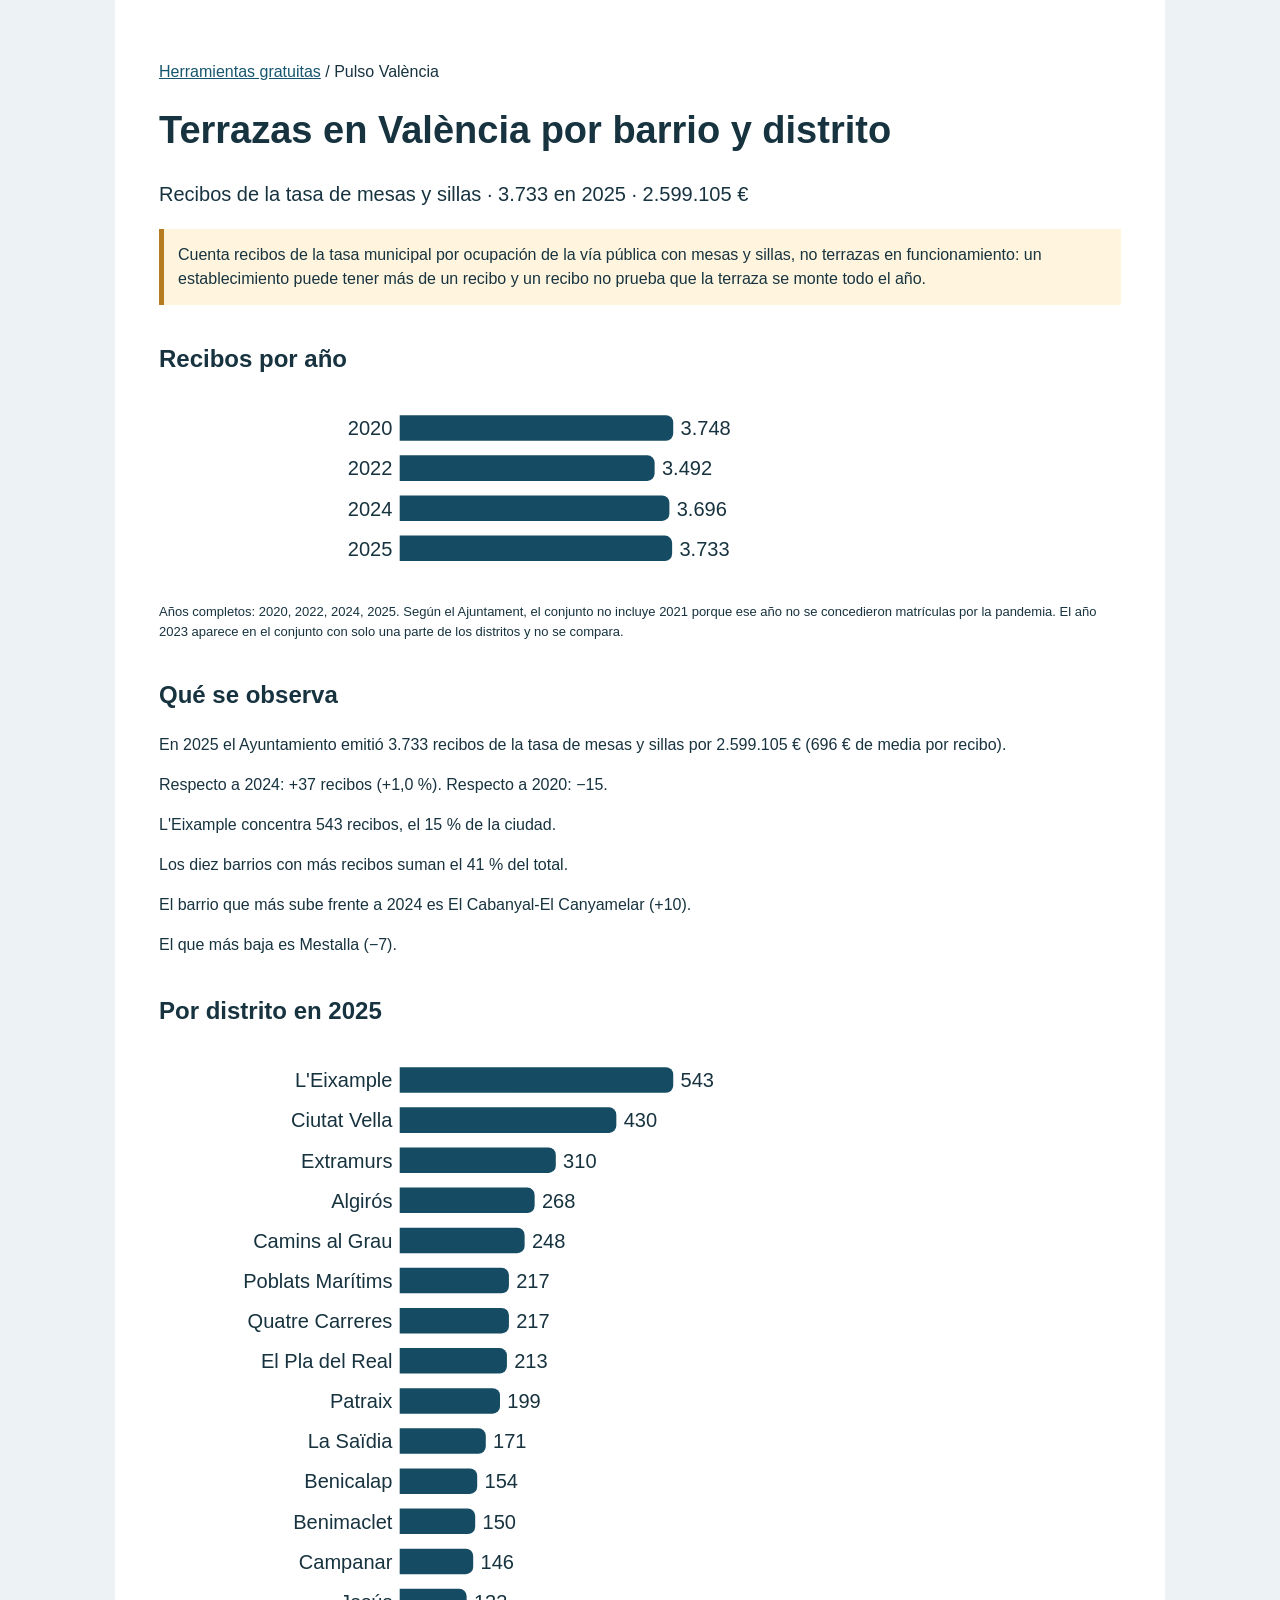
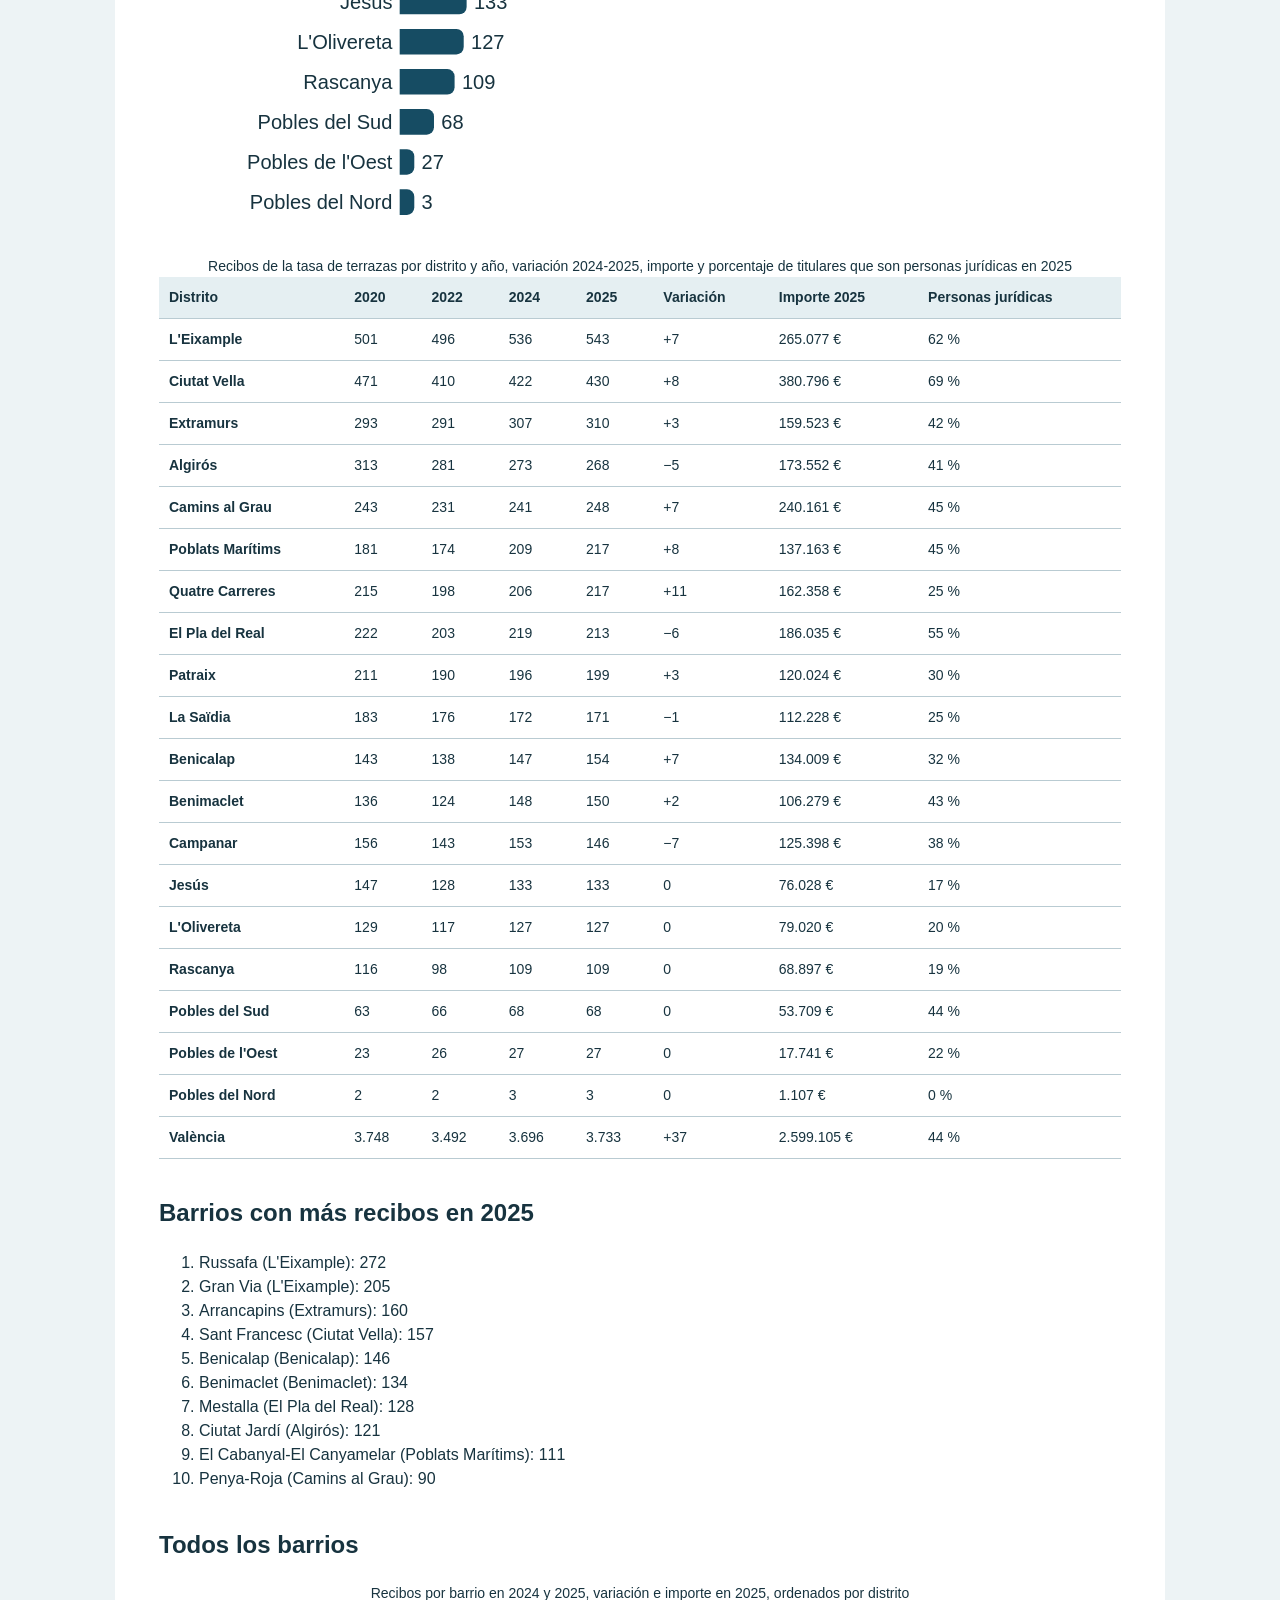
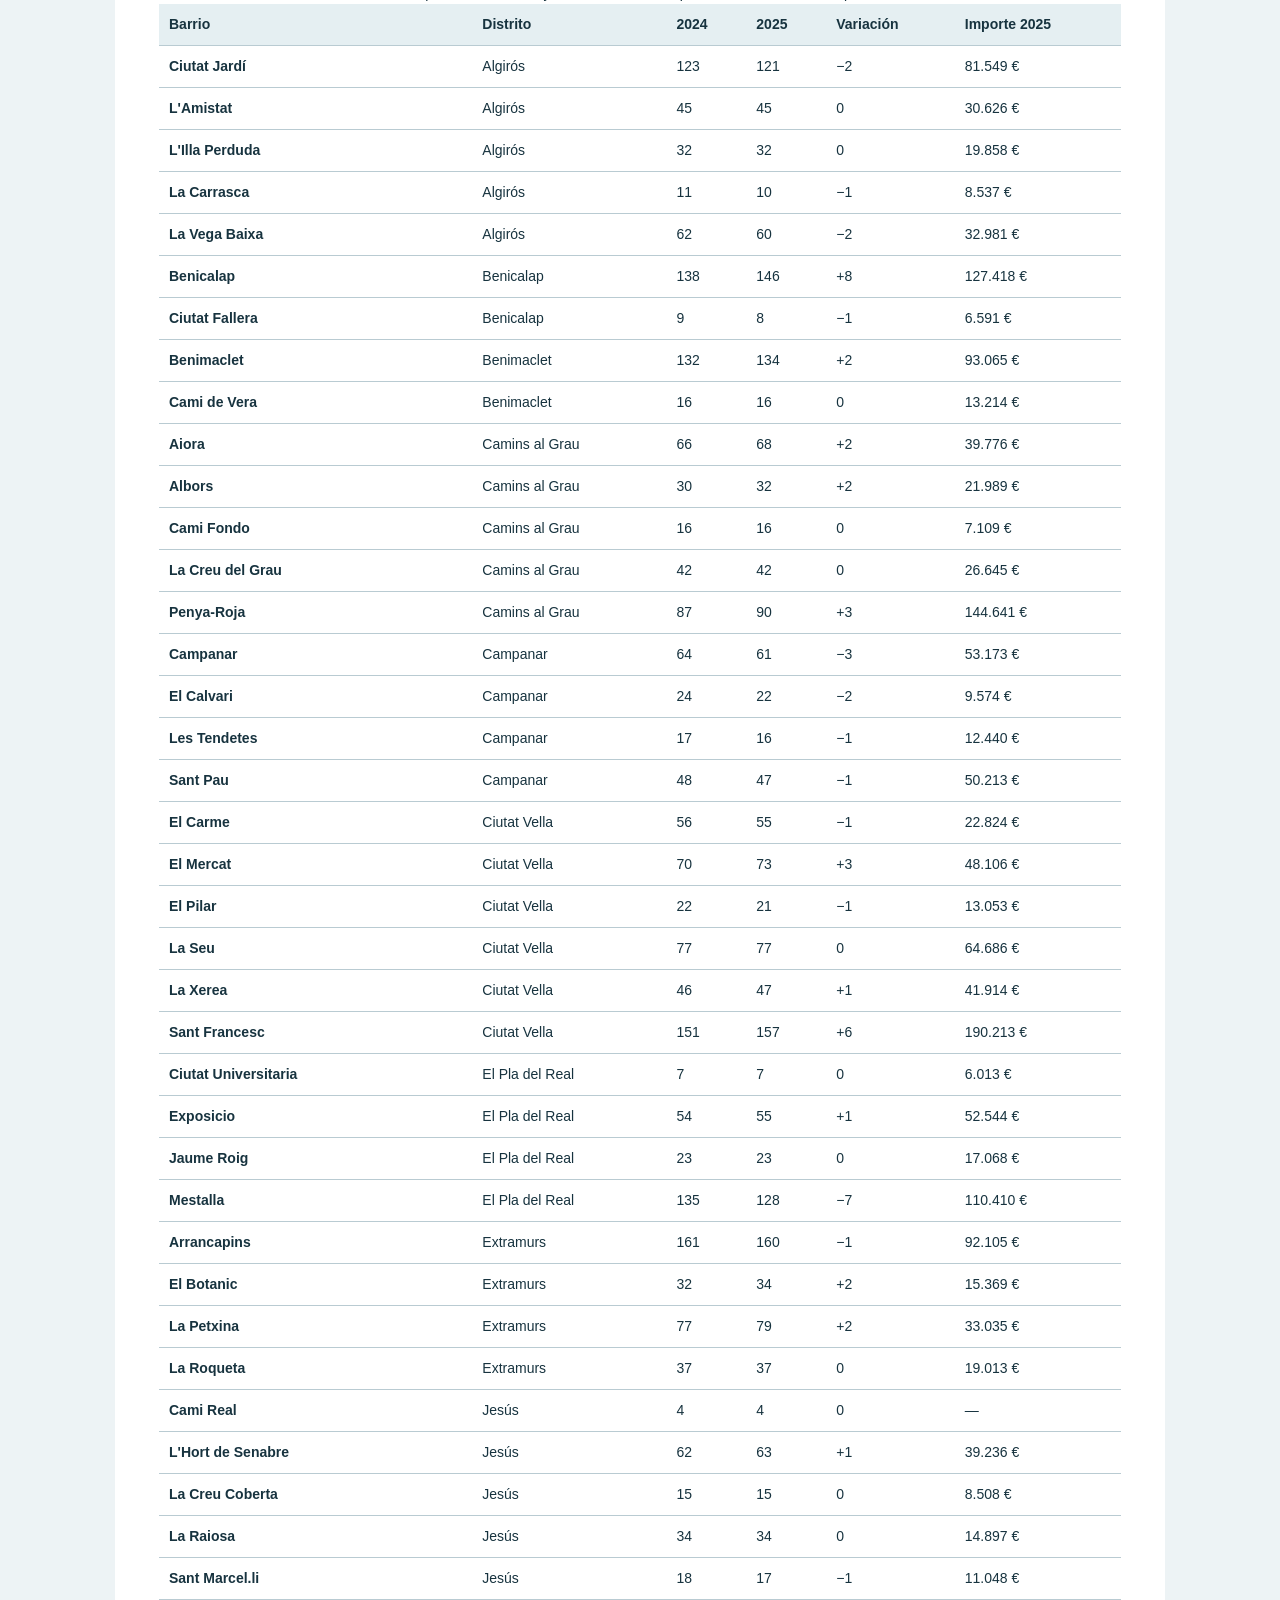
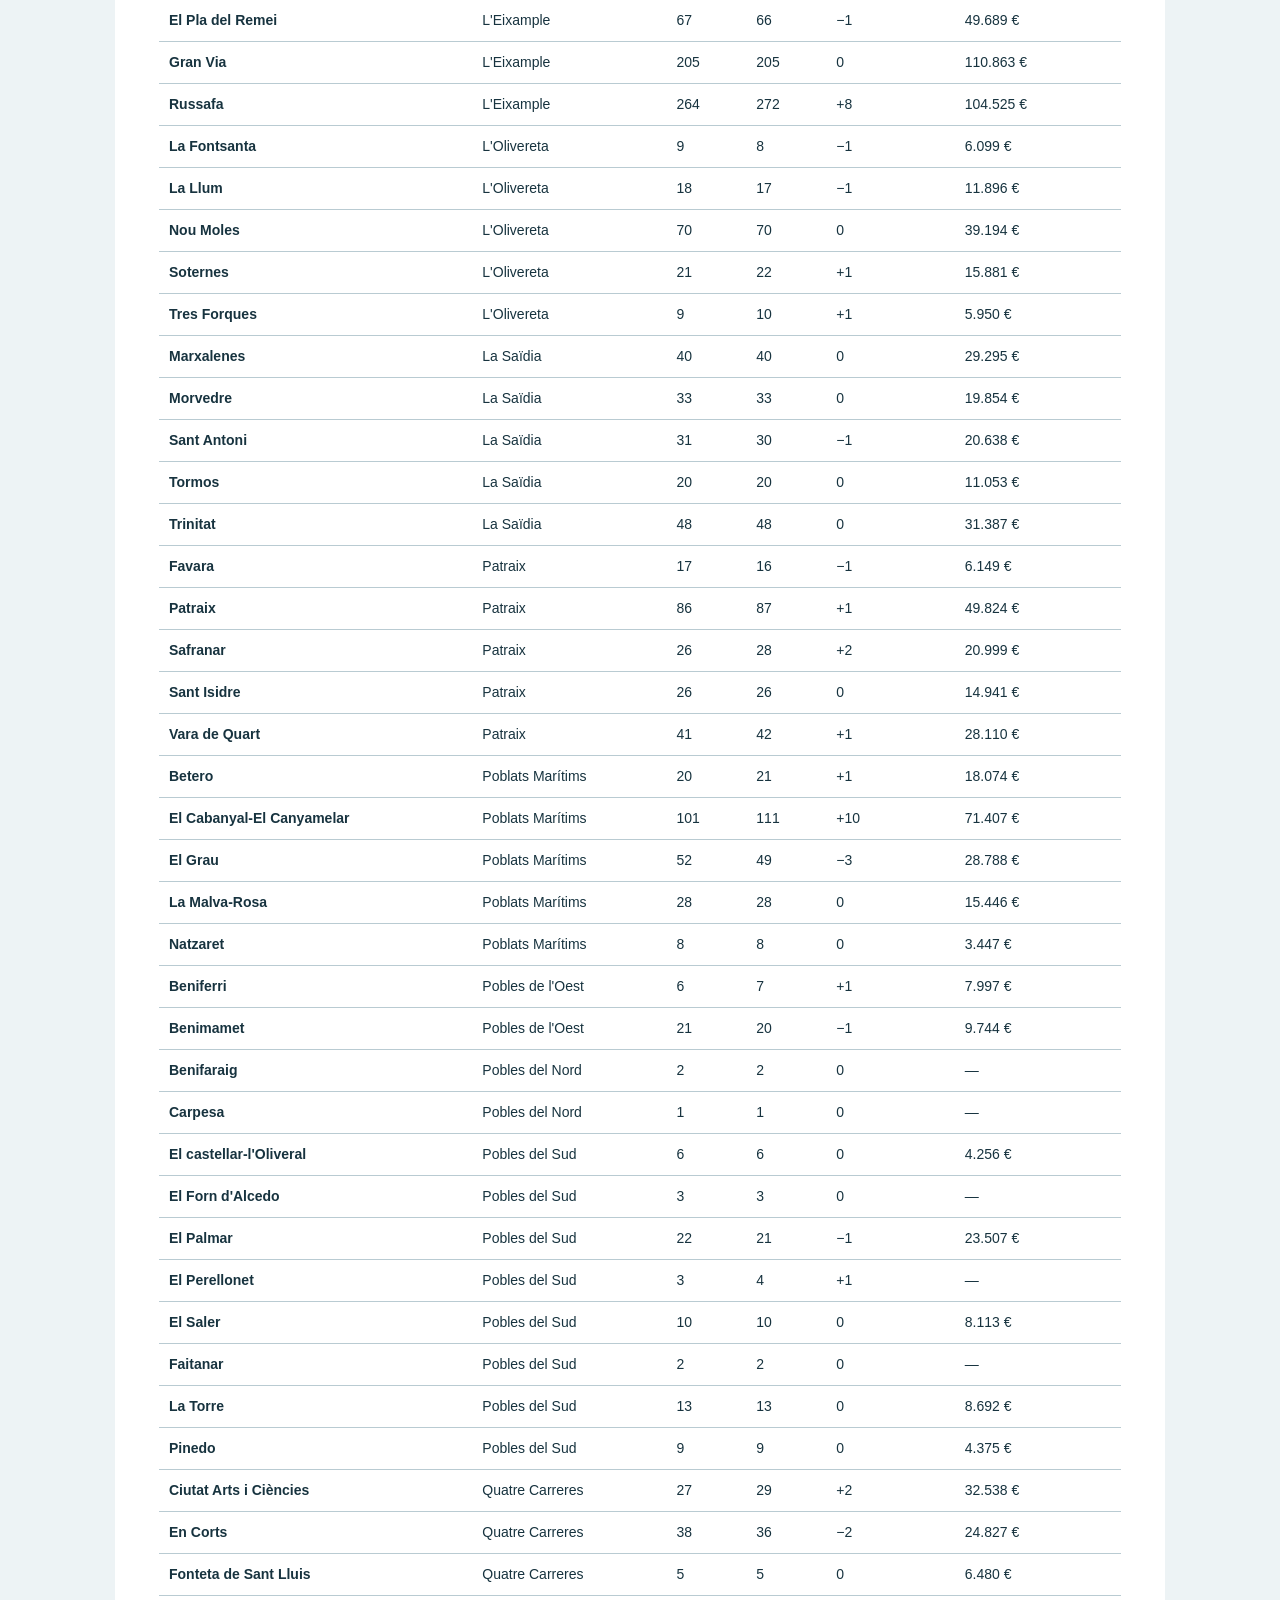
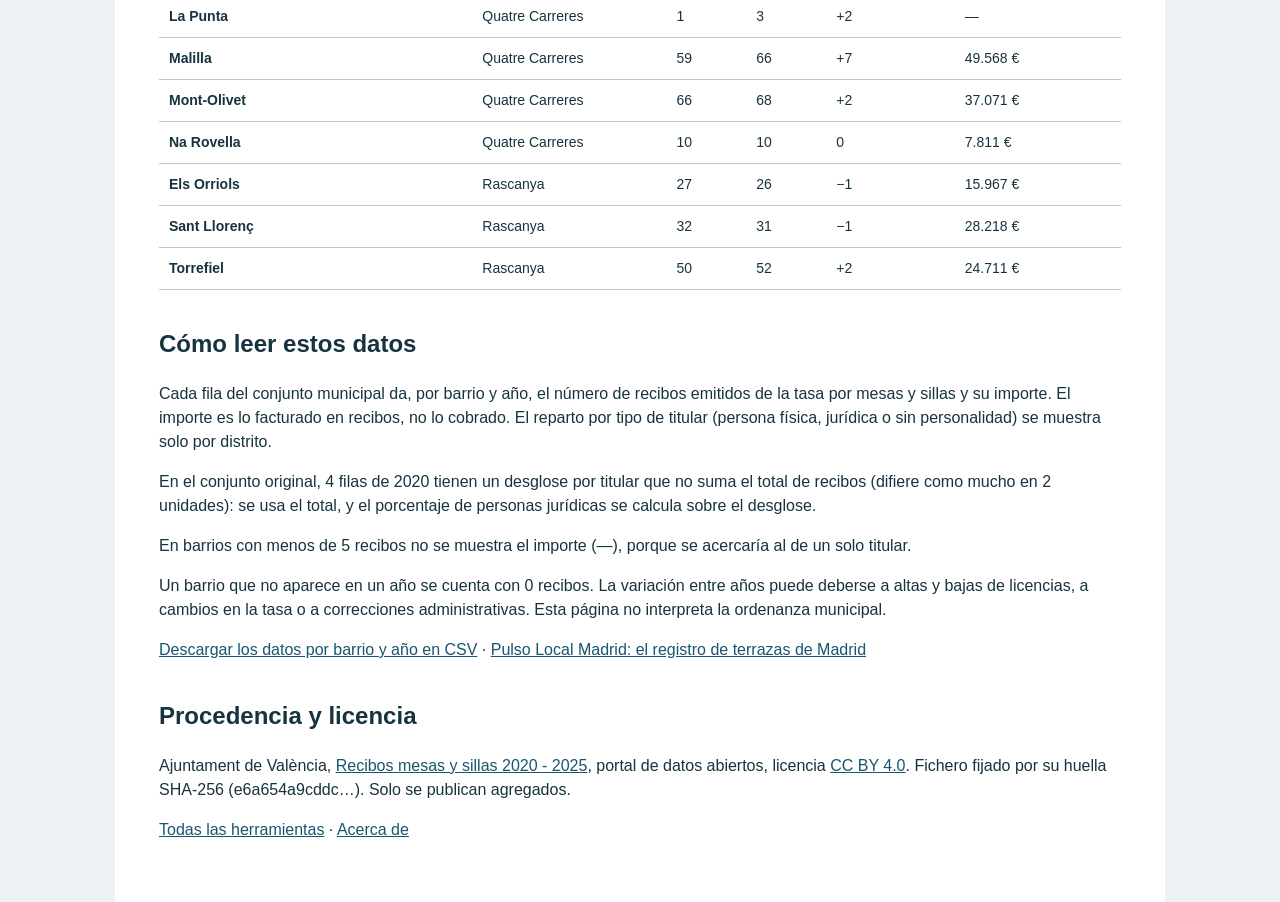
==== pulso-valencia/index.html @ 1f62418d "Pulso València: recibos de la tasa de terrazas por barrio" ====
<!doctype html><html lang="es"><head><meta charset="utf-8"><meta http-equiv="Content-Security-Policy" content="default-src &#x27;none&#x27;; script-src &#x27;self&#x27;; style-src &#x27;self&#x27;; img-src &#x27;self&#x27; data:; font-src &#x27;self&#x27;; connect-src &#x27;self&#x27;; manifest-src &#x27;self&#x27;; object-src &#x27;none&#x27;; base-uri &#x27;none&#x27;; form-action &#x27;none&#x27;; frame-src &#x27;none&#x27;; worker-src &#x27;none&#x27;"><meta name="referrer" content="no-referrer"><meta name="robots" content="index,follow"><link rel="canonical" href="https://paniset.github.io/pulso-valencia/"><meta property="og:type" content="website"><meta property="og:locale" content="es_ES"><meta name="twitter:card" content="summary"><meta property="og:title" content="Terrazas en València por barrio y distrito: recibos de la tasa 2020-2025 | Pulso València"><meta name="twitter:title" content="Terrazas en València por barrio y distrito: recibos de la tasa 2020-2025 | Pulso València"><meta property="og:description" content="Recibos de la tasa de mesas y sillas (terrazas) en València por distrito y barrio: 3.733 en 2025, 2.599.105 €, y su evolución desde 2020. Datos abiertos del Ajuntament de València."><meta name="twitter:description" content="Recibos de la tasa de mesas y sillas (terrazas) en València por distrito y barrio: 3.733 en 2025, 2.599.105 €, y su evolución desde 2020. Datos abiertos del Ajuntament de València."><meta property="og:url" content="https://paniset.github.io/pulso-valencia/"><meta name="viewport" content="width=device-width,initial-scale=1">
<title>Terrazas en València por barrio y distrito: recibos de la tasa 2020-2025 | Pulso València</title><meta name="description" content="Recibos de la tasa de mesas y sillas (terrazas) en València por distrito y barrio: 3.733 en 2025, 2.599.105 €, y su evolución desde 2020. Datos abiertos del Ajuntament de València."><link rel="stylesheet" href="style.css"><link rel="icon" href="data:,">
<script type="application/ld+json">{"@context":"https://schema.org","@type":"Dataset","name":"Recibos de la tasa de terrazas en València por barrio (2020-2025)","description":"Recibos de la tasa de mesas y sillas (terrazas) en València por distrito y barrio: 3.733 en 2025, 2.599.105 €, y su evolución desde 2020. Datos abiertos del Ajuntament de València.","url":"https://paniset.github.io/pulso-valencia/","license":"https://creativecommons.org/licenses/by/4.0/deed.es","isBasedOn":"https://opendata.vlci.valencia.es/dataset/recibos-mesas-y-sillas-2020-2025","temporalCoverage":"2020/2025","spatialCoverage":"València","creator":{"@type":"Organization","name":"Pulso Local","url":"https://paniset.github.io/"},"distribution":{"@type":"DataDownload","encodingFormat":"text/csv","contentUrl":"https://paniset.github.io/pulso-valencia/recibos-terrazas-valencia.csv"}}</script></head><body><main><header><nav aria-label="Ruta"><p><a href="../">Herramientas gratuitas</a> / Pulso València</p></nav>
<h1>Terrazas en València por barrio y distrito</h1>
<p class="lead">Recibos de la tasa de mesas y sillas · 3.733 en 2025 · 2.599.105 €</p></header>
<p class="notice">Cuenta recibos de la tasa municipal por ocupación de la vía pública con mesas y sillas, no terrazas en funcionamiento: un establecimiento puede tener más de un recibo y un recibo no prueba que la terraza se monte todo el año.</p>
<h2>Recibos por año</h2><svg class="bars" viewBox="0 0 340 104" role="img" aria-labelledby="anios-t anios-d"><title id="anios-t">Recibos de la tasa de terrazas por año</title><desc id="anios-d">De 3.748 en 2020 a 3.733 en 2025. Solo años completos.</desc><g><title>2020: 3.748</title><text class="bar-label" x="128" y="21">2020</text><path class="bar" d="M132,10 h146.0 a4,4 0 0 1 4,4 v6 a4,4 0 0 1 -4,4 h-146.0 z"/><text class="bar-value" x="286.0" y="21">3.748</text></g><g><title>2022: 3.492</title><text class="bar-label" x="128" y="43">2022</text><path class="bar" d="M132,32 h135.8 a4,4 0 0 1 4,4 v6 a4,4 0 0 1 -4,4 h-135.8 z"/><text class="bar-value" x="275.8" y="43">3.492</text></g><g><title>2024: 3.696</title><text class="bar-label" x="128" y="65">2024</text><path class="bar" d="M132,54 h143.9 a4,4 0 0 1 4,4 v6 a4,4 0 0 1 -4,4 h-143.9 z"/><text class="bar-value" x="283.9" y="65">3.696</text></g><g><title>2025: 3.733</title><text class="bar-label" x="128" y="87">2025</text><path class="bar" d="M132,76 h145.4 a4,4 0 0 1 4,4 v6 a4,4 0 0 1 -4,4 h-145.4 z"/><text class="bar-value" x="285.4" y="87">3.733</text></g></svg>
<p class="small">Años completos: 2020, 2022, 2024, 2025. Según el Ajuntament, el conjunto no incluye 2021 porque ese año no se concedieron matrículas por la pandemia. El año 2023 aparece en el conjunto con solo una parte de los distritos y no se compara.</p>
<h2>Qué se observa</h2><p>En 2025 el Ayuntamiento emitió 3.733 recibos de la tasa de mesas y sillas por 2.599.105 € (696 € de media por recibo).</p><p>Respecto a 2024: +37 recibos (+1,0 %). Respecto a 2020: −15.</p><p>L&#x27;Eixample concentra 543 recibos, el 15 % de la ciudad.</p><p>Los diez barrios con más recibos suman el 41 % del total.</p><p>El barrio que más sube frente a 2024 es El Cabanyal-El Canyamelar (+10).</p><p>El que más baja es Mestalla (−7).</p>
<h2>Por distrito en 2025</h2><svg class="bars" viewBox="0 0 340 434" role="img" aria-labelledby="dist-t dist-d"><title id="dist-t">Recibos de la tasa de terrazas por distrito en 2025</title><desc id="dist-d">De L&#x27;Eixample (543) a Pobles del Nord (3). La tabla siguiente tiene todos los valores.</desc><g><title>L&#x27;Eixample: 543</title><text class="bar-label" x="128" y="21">L&#x27;Eixample</text><path class="bar" d="M132,10 h146.0 a4,4 0 0 1 4,4 v6 a4,4 0 0 1 -4,4 h-146.0 z"/><text class="bar-value" x="286.0" y="21">543</text></g><g><title>Ciutat Vella: 430</title><text class="bar-label" x="128" y="43">Ciutat Vella</text><path class="bar" d="M132,32 h114.8 a4,4 0 0 1 4,4 v6 a4,4 0 0 1 -4,4 h-114.8 z"/><text class="bar-value" x="254.8" y="43">430</text></g><g><title>Extramurs: 310</title><text class="bar-label" x="128" y="65">Extramurs</text><path class="bar" d="M132,54 h81.6 a4,4 0 0 1 4,4 v6 a4,4 0 0 1 -4,4 h-81.6 z"/><text class="bar-value" x="221.6" y="65">310</text></g><g><title>Algirós: 268</title><text class="bar-label" x="128" y="87">Algirós</text><path class="bar" d="M132,76 h70.0 a4,4 0 0 1 4,4 v6 a4,4 0 0 1 -4,4 h-70.0 z"/><text class="bar-value" x="210.0" y="87">268</text></g><g><title>Camins al Grau: 248</title><text class="bar-label" x="128" y="109">Camins al Grau</text><path class="bar" d="M132,98 h64.5 a4,4 0 0 1 4,4 v6 a4,4 0 0 1 -4,4 h-64.5 z"/><text class="bar-value" x="204.5" y="109">248</text></g><g><title>Poblats Marítims: 217</title><text class="bar-label" x="128" y="131">Poblats Marítims</text><path class="bar" d="M132,120 h55.9 a4,4 0 0 1 4,4 v6 a4,4 0 0 1 -4,4 h-55.9 z"/><text class="bar-value" x="195.9" y="131">217</text></g><g><title>Quatre Carreres: 217</title><text class="bar-label" x="128" y="153">Quatre Carreres</text><path class="bar" d="M132,142 h55.9 a4,4 0 0 1 4,4 v6 a4,4 0 0 1 -4,4 h-55.9 z"/><text class="bar-value" x="195.9" y="153">217</text></g><g><title>El Pla del Real: 213</title><text class="bar-label" x="128" y="175">El Pla del Real</text><path class="bar" d="M132,164 h54.8 a4,4 0 0 1 4,4 v6 a4,4 0 0 1 -4,4 h-54.8 z"/><text class="bar-value" x="194.8" y="175">213</text></g><g><title>Patraix: 199</title><text class="bar-label" x="128" y="197">Patraix</text><path class="bar" d="M132,186 h51.0 a4,4 0 0 1 4,4 v6 a4,4 0 0 1 -4,4 h-51.0 z"/><text class="bar-value" x="191.0" y="197">199</text></g><g><title>La Saïdia: 171</title><text class="bar-label" x="128" y="219">La Saïdia</text><path class="bar" d="M132,208 h43.2 a4,4 0 0 1 4,4 v6 a4,4 0 0 1 -4,4 h-43.2 z"/><text class="bar-value" x="183.2" y="219">171</text></g><g><title>Benicalap: 154</title><text class="bar-label" x="128" y="241">Benicalap</text><path class="bar" d="M132,230 h38.5 a4,4 0 0 1 4,4 v6 a4,4 0 0 1 -4,4 h-38.5 z"/><text class="bar-value" x="178.5" y="241">154</text></g><g><title>Benimaclet: 150</title><text class="bar-label" x="128" y="263">Benimaclet</text><path class="bar" d="M132,252 h37.4 a4,4 0 0 1 4,4 v6 a4,4 0 0 1 -4,4 h-37.4 z"/><text class="bar-value" x="177.4" y="263">150</text></g><g><title>Campanar: 146</title><text class="bar-label" x="128" y="285">Campanar</text><path class="bar" d="M132,274 h36.3 a4,4 0 0 1 4,4 v6 a4,4 0 0 1 -4,4 h-36.3 z"/><text class="bar-value" x="176.3" y="285">146</text></g><g><title>Jesús: 133</title><text class="bar-label" x="128" y="307">Jesús</text><path class="bar" d="M132,296 h32.7 a4,4 0 0 1 4,4 v6 a4,4 0 0 1 -4,4 h-32.7 z"/><text class="bar-value" x="172.7" y="307">133</text></g><g><title>L&#x27;Olivereta: 127</title><text class="bar-label" x="128" y="329">L&#x27;Olivereta</text><path class="bar" d="M132,318 h31.1 a4,4 0 0 1 4,4 v6 a4,4 0 0 1 -4,4 h-31.1 z"/><text class="bar-value" x="171.1" y="329">127</text></g><g><title>Rascanya: 109</title><text class="bar-label" x="128" y="351">Rascanya</text><path class="bar" d="M132,340 h26.1 a4,4 0 0 1 4,4 v6 a4,4 0 0 1 -4,4 h-26.1 z"/><text class="bar-value" x="166.1" y="351">109</text></g><g><title>Pobles del Sud: 68</title><text class="bar-label" x="128" y="373">Pobles del Sud</text><path class="bar" d="M132,362 h14.8 a4,4 0 0 1 4,4 v6 a4,4 0 0 1 -4,4 h-14.8 z"/><text class="bar-value" x="154.8" y="373">68</text></g><g><title>Pobles de l&#x27;Oest: 27</title><text class="bar-label" x="128" y="395">Pobles de l&#x27;Oest</text><path class="bar" d="M132,384 h4.0 a4,4 0 0 1 4,4 v6 a4,4 0 0 1 -4,4 h-4.0 z"/><text class="bar-value" x="144.0" y="395">27</text></g><g><title>Pobles del Nord: 3</title><text class="bar-label" x="128" y="417">Pobles del Nord</text><path class="bar" d="M132,406 h4.0 a4,4 0 0 1 4,4 v6 a4,4 0 0 1 -4,4 h-4.0 z"/><text class="bar-value" x="144.0" y="417">3</text></g></svg>
<div class="table-wrap"><table><caption>Recibos de la tasa de terrazas por distrito y año, variación 2024-2025, importe y porcentaje de titulares que son personas jurídicas en 2025</caption>
<thead><tr><th scope="col">Distrito</th><th scope="col">2020</th><th scope="col">2022</th><th scope="col">2024</th><th scope="col">2025</th><th scope="col">Variación</th><th scope="col">Importe 2025</th><th scope="col">Personas jurídicas</th></tr></thead>
<tbody><tr><th scope="row">L&#x27;Eixample</th><td>501</td><td>496</td><td>536</td><td>543</td><td>+7</td><td>265.077 €</td><td>62 %</td></tr><tr><th scope="row">Ciutat Vella</th><td>471</td><td>410</td><td>422</td><td>430</td><td>+8</td><td>380.796 €</td><td>69 %</td></tr><tr><th scope="row">Extramurs</th><td>293</td><td>291</td><td>307</td><td>310</td><td>+3</td><td>159.523 €</td><td>42 %</td></tr><tr><th scope="row">Algirós</th><td>313</td><td>281</td><td>273</td><td>268</td><td>−5</td><td>173.552 €</td><td>41 %</td></tr><tr><th scope="row">Camins al Grau</th><td>243</td><td>231</td><td>241</td><td>248</td><td>+7</td><td>240.161 €</td><td>45 %</td></tr><tr><th scope="row">Poblats Marítims</th><td>181</td><td>174</td><td>209</td><td>217</td><td>+8</td><td>137.163 €</td><td>45 %</td></tr><tr><th scope="row">Quatre Carreres</th><td>215</td><td>198</td><td>206</td><td>217</td><td>+11</td><td>162.358 €</td><td>25 %</td></tr><tr><th scope="row">El Pla del Real</th><td>222</td><td>203</td><td>219</td><td>213</td><td>−6</td><td>186.035 €</td><td>55 %</td></tr><tr><th scope="row">Patraix</th><td>211</td><td>190</td><td>196</td><td>199</td><td>+3</td><td>120.024 €</td><td>30 %</td></tr><tr><th scope="row">La Saïdia</th><td>183</td><td>176</td><td>172</td><td>171</td><td>−1</td><td>112.228 €</td><td>25 %</td></tr><tr><th scope="row">Benicalap</th><td>143</td><td>138</td><td>147</td><td>154</td><td>+7</td><td>134.009 €</td><td>32 %</td></tr><tr><th scope="row">Benimaclet</th><td>136</td><td>124</td><td>148</td><td>150</td><td>+2</td><td>106.279 €</td><td>43 %</td></tr><tr><th scope="row">Campanar</th><td>156</td><td>143</td><td>153</td><td>146</td><td>−7</td><td>125.398 €</td><td>38 %</td></tr><tr><th scope="row">Jesús</th><td>147</td><td>128</td><td>133</td><td>133</td><td>0</td><td>76.028 €</td><td>17 %</td></tr><tr><th scope="row">L&#x27;Olivereta</th><td>129</td><td>117</td><td>127</td><td>127</td><td>0</td><td>79.020 €</td><td>20 %</td></tr><tr><th scope="row">Rascanya</th><td>116</td><td>98</td><td>109</td><td>109</td><td>0</td><td>68.897 €</td><td>19 %</td></tr><tr><th scope="row">Pobles del Sud</th><td>63</td><td>66</td><td>68</td><td>68</td><td>0</td><td>53.709 €</td><td>44 %</td></tr><tr><th scope="row">Pobles de l&#x27;Oest</th><td>23</td><td>26</td><td>27</td><td>27</td><td>0</td><td>17.741 €</td><td>22 %</td></tr><tr><th scope="row">Pobles del Nord</th><td>2</td><td>2</td><td>3</td><td>3</td><td>0</td><td>1.107 €</td><td>0 %</td></tr></tbody><tfoot><tr><th scope="row">València</th><td>3.748</td><td>3.492</td><td>3.696</td><td>3.733</td><td>+37</td><td>2.599.105 €</td><td>44 %</td></tr></tfoot></table></div>
<h2>Barrios con más recibos en 2025</h2><ol><li>Russafa (L&#x27;Eixample): 272</li><li>Gran Via (L&#x27;Eixample): 205</li><li>Arrancapins (Extramurs): 160</li><li>Sant Francesc (Ciutat Vella): 157</li><li>Benicalap (Benicalap): 146</li><li>Benimaclet (Benimaclet): 134</li><li>Mestalla (El Pla del Real): 128</li><li>Ciutat Jardí (Algirós): 121</li><li>El Cabanyal-El Canyamelar (Poblats Marítims): 111</li><li>Penya-Roja (Camins al Grau): 90</li></ol>
<h2>Todos los barrios</h2>
<div class="table-wrap"><table><caption>Recibos por barrio en 2024 y 2025, variación e importe en 2025, ordenados por distrito</caption>
<thead><tr><th scope="col">Barrio</th><th scope="col">Distrito</th><th scope="col">2024</th><th scope="col">2025</th><th scope="col">Variación</th><th scope="col">Importe 2025</th></tr></thead>
<tbody><tr><th scope="row">Ciutat Jardí</th><td>Algirós</td><td>123</td><td>121</td><td>−2</td><td>81.549 €</td></tr><tr><th scope="row">L&#x27;Amistat</th><td>Algirós</td><td>45</td><td>45</td><td>0</td><td>30.626 €</td></tr><tr><th scope="row">L&#x27;Illa Perduda</th><td>Algirós</td><td>32</td><td>32</td><td>0</td><td>19.858 €</td></tr><tr><th scope="row">La Carrasca</th><td>Algirós</td><td>11</td><td>10</td><td>−1</td><td>8.537 €</td></tr><tr><th scope="row">La Vega Baixa</th><td>Algirós</td><td>62</td><td>60</td><td>−2</td><td>32.981 €</td></tr><tr><th scope="row">Benicalap</th><td>Benicalap</td><td>138</td><td>146</td><td>+8</td><td>127.418 €</td></tr><tr><th scope="row">Ciutat Fallera</th><td>Benicalap</td><td>9</td><td>8</td><td>−1</td><td>6.591 €</td></tr><tr><th scope="row">Benimaclet</th><td>Benimaclet</td><td>132</td><td>134</td><td>+2</td><td>93.065 €</td></tr><tr><th scope="row">Cami de Vera</th><td>Benimaclet</td><td>16</td><td>16</td><td>0</td><td>13.214 €</td></tr><tr><th scope="row">Aiora</th><td>Camins al Grau</td><td>66</td><td>68</td><td>+2</td><td>39.776 €</td></tr><tr><th scope="row">Albors</th><td>Camins al Grau</td><td>30</td><td>32</td><td>+2</td><td>21.989 €</td></tr><tr><th scope="row">Cami Fondo</th><td>Camins al Grau</td><td>16</td><td>16</td><td>0</td><td>7.109 €</td></tr><tr><th scope="row">La Creu del Grau</th><td>Camins al Grau</td><td>42</td><td>42</td><td>0</td><td>26.645 €</td></tr><tr><th scope="row">Penya-Roja</th><td>Camins al Grau</td><td>87</td><td>90</td><td>+3</td><td>144.641 €</td></tr><tr><th scope="row">Campanar</th><td>Campanar</td><td>64</td><td>61</td><td>−3</td><td>53.173 €</td></tr><tr><th scope="row">El Calvari</th><td>Campanar</td><td>24</td><td>22</td><td>−2</td><td>9.574 €</td></tr><tr><th scope="row">Les Tendetes</th><td>Campanar</td><td>17</td><td>16</td><td>−1</td><td>12.440 €</td></tr><tr><th scope="row">Sant Pau</th><td>Campanar</td><td>48</td><td>47</td><td>−1</td><td>50.213 €</td></tr><tr><th scope="row">El Carme</th><td>Ciutat Vella</td><td>56</td><td>55</td><td>−1</td><td>22.824 €</td></tr><tr><th scope="row">El Mercat</th><td>Ciutat Vella</td><td>70</td><td>73</td><td>+3</td><td>48.106 €</td></tr><tr><th scope="row">El Pilar</th><td>Ciutat Vella</td><td>22</td><td>21</td><td>−1</td><td>13.053 €</td></tr><tr><th scope="row">La Seu</th><td>Ciutat Vella</td><td>77</td><td>77</td><td>0</td><td>64.686 €</td></tr><tr><th scope="row">La Xerea</th><td>Ciutat Vella</td><td>46</td><td>47</td><td>+1</td><td>41.914 €</td></tr><tr><th scope="row">Sant Francesc</th><td>Ciutat Vella</td><td>151</td><td>157</td><td>+6</td><td>190.213 €</td></tr><tr><th scope="row">Ciutat Universitaria</th><td>El Pla del Real</td><td>7</td><td>7</td><td>0</td><td>6.013 €</td></tr><tr><th scope="row">Exposicio</th><td>El Pla del Real</td><td>54</td><td>55</td><td>+1</td><td>52.544 €</td></tr><tr><th scope="row">Jaume Roig</th><td>El Pla del Real</td><td>23</td><td>23</td><td>0</td><td>17.068 €</td></tr><tr><th scope="row">Mestalla</th><td>El Pla del Real</td><td>135</td><td>128</td><td>−7</td><td>110.410 €</td></tr><tr><th scope="row">Arrancapins</th><td>Extramurs</td><td>161</td><td>160</td><td>−1</td><td>92.105 €</td></tr><tr><th scope="row">El Botanic</th><td>Extramurs</td><td>32</td><td>34</td><td>+2</td><td>15.369 €</td></tr><tr><th scope="row">La Petxina</th><td>Extramurs</td><td>77</td><td>79</td><td>+2</td><td>33.035 €</td></tr><tr><th scope="row">La Roqueta</th><td>Extramurs</td><td>37</td><td>37</td><td>0</td><td>19.013 €</td></tr><tr><th scope="row">Cami Real</th><td>Jesús</td><td>4</td><td>4</td><td>0</td><td>—</td></tr><tr><th scope="row">L&#x27;Hort de Senabre</th><td>Jesús</td><td>62</td><td>63</td><td>+1</td><td>39.236 €</td></tr><tr><th scope="row">La Creu Coberta</th><td>Jesús</td><td>15</td><td>15</td><td>0</td><td>8.508 €</td></tr><tr><th scope="row">La Raiosa</th><td>Jesús</td><td>34</td><td>34</td><td>0</td><td>14.897 €</td></tr><tr><th scope="row">Sant Marcel.li</th><td>Jesús</td><td>18</td><td>17</td><td>−1</td><td>11.048 €</td></tr><tr><th scope="row">El Pla del Remei</th><td>L&#x27;Eixample</td><td>67</td><td>66</td><td>−1</td><td>49.689 €</td></tr><tr><th scope="row">Gran Via</th><td>L&#x27;Eixample</td><td>205</td><td>205</td><td>0</td><td>110.863 €</td></tr><tr><th scope="row">Russafa</th><td>L&#x27;Eixample</td><td>264</td><td>272</td><td>+8</td><td>104.525 €</td></tr><tr><th scope="row">La Fontsanta</th><td>L&#x27;Olivereta</td><td>9</td><td>8</td><td>−1</td><td>6.099 €</td></tr><tr><th scope="row">La Llum</th><td>L&#x27;Olivereta</td><td>18</td><td>17</td><td>−1</td><td>11.896 €</td></tr><tr><th scope="row">Nou Moles</th><td>L&#x27;Olivereta</td><td>70</td><td>70</td><td>0</td><td>39.194 €</td></tr><tr><th scope="row">Soternes</th><td>L&#x27;Olivereta</td><td>21</td><td>22</td><td>+1</td><td>15.881 €</td></tr><tr><th scope="row">Tres Forques</th><td>L&#x27;Olivereta</td><td>9</td><td>10</td><td>+1</td><td>5.950 €</td></tr><tr><th scope="row">Marxalenes</th><td>La Saïdia</td><td>40</td><td>40</td><td>0</td><td>29.295 €</td></tr><tr><th scope="row">Morvedre</th><td>La Saïdia</td><td>33</td><td>33</td><td>0</td><td>19.854 €</td></tr><tr><th scope="row">Sant Antoni</th><td>La Saïdia</td><td>31</td><td>30</td><td>−1</td><td>20.638 €</td></tr><tr><th scope="row">Tormos</th><td>La Saïdia</td><td>20</td><td>20</td><td>0</td><td>11.053 €</td></tr><tr><th scope="row">Trinitat</th><td>La Saïdia</td><td>48</td><td>48</td><td>0</td><td>31.387 €</td></tr><tr><th scope="row">Favara</th><td>Patraix</td><td>17</td><td>16</td><td>−1</td><td>6.149 €</td></tr><tr><th scope="row">Patraix</th><td>Patraix</td><td>86</td><td>87</td><td>+1</td><td>49.824 €</td></tr><tr><th scope="row">Safranar</th><td>Patraix</td><td>26</td><td>28</td><td>+2</td><td>20.999 €</td></tr><tr><th scope="row">Sant Isidre</th><td>Patraix</td><td>26</td><td>26</td><td>0</td><td>14.941 €</td></tr><tr><th scope="row">Vara de Quart</th><td>Patraix</td><td>41</td><td>42</td><td>+1</td><td>28.110 €</td></tr><tr><th scope="row">Betero</th><td>Poblats Marítims</td><td>20</td><td>21</td><td>+1</td><td>18.074 €</td></tr><tr><th scope="row">El Cabanyal-El Canyamelar</th><td>Poblats Marítims</td><td>101</td><td>111</td><td>+10</td><td>71.407 €</td></tr><tr><th scope="row">El Grau</th><td>Poblats Marítims</td><td>52</td><td>49</td><td>−3</td><td>28.788 €</td></tr><tr><th scope="row">La Malva-Rosa</th><td>Poblats Marítims</td><td>28</td><td>28</td><td>0</td><td>15.446 €</td></tr><tr><th scope="row">Natzaret</th><td>Poblats Marítims</td><td>8</td><td>8</td><td>0</td><td>3.447 €</td></tr><tr><th scope="row">Beniferri</th><td>Pobles de l&#x27;Oest</td><td>6</td><td>7</td><td>+1</td><td>7.997 €</td></tr><tr><th scope="row">Benimamet</th><td>Pobles de l&#x27;Oest</td><td>21</td><td>20</td><td>−1</td><td>9.744 €</td></tr><tr><th scope="row">Benifaraig</th><td>Pobles del Nord</td><td>2</td><td>2</td><td>0</td><td>—</td></tr><tr><th scope="row">Carpesa</th><td>Pobles del Nord</td><td>1</td><td>1</td><td>0</td><td>—</td></tr><tr><th scope="row">El castellar-l&#x27;Oliveral</th><td>Pobles del Sud</td><td>6</td><td>6</td><td>0</td><td>4.256 €</td></tr><tr><th scope="row">El Forn d&#x27;Alcedo</th><td>Pobles del Sud</td><td>3</td><td>3</td><td>0</td><td>—</td></tr><tr><th scope="row">El Palmar</th><td>Pobles del Sud</td><td>22</td><td>21</td><td>−1</td><td>23.507 €</td></tr><tr><th scope="row">El Perellonet</th><td>Pobles del Sud</td><td>3</td><td>4</td><td>+1</td><td>—</td></tr><tr><th scope="row">El Saler</th><td>Pobles del Sud</td><td>10</td><td>10</td><td>0</td><td>8.113 €</td></tr><tr><th scope="row">Faitanar</th><td>Pobles del Sud</td><td>2</td><td>2</td><td>0</td><td>—</td></tr><tr><th scope="row">La Torre</th><td>Pobles del Sud</td><td>13</td><td>13</td><td>0</td><td>8.692 €</td></tr><tr><th scope="row">Pinedo</th><td>Pobles del Sud</td><td>9</td><td>9</td><td>0</td><td>4.375 €</td></tr><tr><th scope="row">Ciutat Arts i Ciències</th><td>Quatre Carreres</td><td>27</td><td>29</td><td>+2</td><td>32.538 €</td></tr><tr><th scope="row">En Corts</th><td>Quatre Carreres</td><td>38</td><td>36</td><td>−2</td><td>24.827 €</td></tr><tr><th scope="row">Fonteta de Sant Lluis</th><td>Quatre Carreres</td><td>5</td><td>5</td><td>0</td><td>6.480 €</td></tr><tr><th scope="row">La Punta</th><td>Quatre Carreres</td><td>1</td><td>3</td><td>+2</td><td>—</td></tr><tr><th scope="row">Malilla</th><td>Quatre Carreres</td><td>59</td><td>66</td><td>+7</td><td>49.568 €</td></tr><tr><th scope="row">Mont-Olivet</th><td>Quatre Carreres</td><td>66</td><td>68</td><td>+2</td><td>37.071 €</td></tr><tr><th scope="row">Na Rovella</th><td>Quatre Carreres</td><td>10</td><td>10</td><td>0</td><td>7.811 €</td></tr><tr><th scope="row">Els Orriols</th><td>Rascanya</td><td>27</td><td>26</td><td>−1</td><td>15.967 €</td></tr><tr><th scope="row">Sant Llorenç</th><td>Rascanya</td><td>32</td><td>31</td><td>−1</td><td>28.218 €</td></tr><tr><th scope="row">Torrefiel</th><td>Rascanya</td><td>50</td><td>52</td><td>+2</td><td>24.711 €</td></tr></tbody></table></div>
<h2>Cómo leer estos datos</h2>
<p>Cada fila del conjunto municipal da, por barrio y año, el número de recibos emitidos de la tasa por mesas y sillas y su importe. El importe es lo facturado en recibos, no lo cobrado. El reparto por tipo de titular (persona física, jurídica o sin personalidad) se muestra solo por distrito.</p>
<p>En el conjunto original, 4 filas de 2020 tienen un desglose por titular que no suma el total de recibos (difiere como mucho en 2 unidades): se usa el total, y el porcentaje de personas jurídicas se calcula sobre el desglose.</p><p>En barrios con menos de 5 recibos no se muestra el importe (—), porque se acercaría al de un solo titular.</p><p>Un barrio que no aparece en un año se cuenta con 0 recibos. La variación entre años puede deberse a altas y bajas de licencias, a cambios en la tasa o a correcciones administrativas. Esta página no interpreta la ordenanza municipal.</p>
<p><a href="recibos-terrazas-valencia.csv">Descargar los datos por barrio y año en CSV</a> · <a href="https://paniset.github.io/pulso-local-madrid/">Pulso Local Madrid: el registro de terrazas de Madrid</a></p>
<h2>Procedencia y licencia</h2><p>Ajuntament de València, <a href="https://opendata.vlci.valencia.es/dataset/recibos-mesas-y-sillas-2020-2025">Recibos mesas y sillas 2020 - 2025</a>, portal de datos abiertos, licencia <a href="https://creativecommons.org/licenses/by/4.0/deed.es">CC BY 4.0</a>. Fichero fijado por su huella SHA-256 (e6a654a9cddc…). Solo se publican agregados.</p>
<footer><p><a href="../">Todas las herramientas</a> · <a href="../acerca">Acerca de</a></p></footer></main></body></html>
---- pulso-valencia/style.css ----
*{box-sizing:border-box}body{font-family:Arial,sans-serif;color:#17333f;margin:0;background:#edf3f5;line-height:1.5}main{max-width:1050px;margin:auto;background:white;padding:44px}h1{font-size:38px;line-height:1.15}h2{margin-top:36px}h3{font-size:17px}h3 span{font-weight:normal}a{color:#17566f;overflow-wrap:anywhere}.lead{font-size:20px}.notice{border-left:5px solid #b47b20;padding:14px;background:#fff5df}table{border-collapse:collapse;width:100%;font-size:14px}th,td{padding:10px;border-bottom:1px solid #b9cbd2;text-align:left}thead{background:#e5eff2}.record{border-top:2px solid #8daab5;padding:12px 0;break-inside:avoid}dl{display:grid;grid-template-columns:110px 1fr;gap:8px}dt{font-weight:bold}dd{margin:0}.small{font-size:13px}.hash{font-size:12px;overflow-wrap:anywhere}.table-wrap{overflow-x:auto}@media(max-width:600px){main{padding:20px}h1{font-size:30px}dl{display:block}dd{margin-bottom:12px}}.bars{display:block;width:100%;max-width:620px;height:auto;margin:16px 0}.bars text{font-family:Arial,sans-serif;font-size:11px;fill:#17333f}.bars .bar-label{text-anchor:end}.bars .bar-value,.bars .avg-label{paint-order:stroke;stroke:#fff;stroke-width:3px;stroke-linejoin:round}.bars .bar{fill:#164c63}.bars .avg-line{stroke:#6b7f88;stroke-width:1;stroke-dasharray:3 3}.bars .avg-label{font-size:10px;fill:#4d6670;text-anchor:middle}.line-chart{display:block;width:100%;max-width:620px;height:auto;margin:16px 0}.line-chart text{font-family:Arial,sans-serif;font-size:10px;fill:#4d6670}.line-chart .axis{text-anchor:end}.line-chart .axis-x{text-anchor:middle}.line-chart .start{text-anchor:start}.line-chart .end{text-anchor:end}.line-chart .grid{stroke:#d6e2e7;stroke-width:1}.line-chart .series{fill:none;stroke:#164c63;stroke-width:2;stroke-linejoin:round}.line-chart .point{fill:#164c63;stroke:#fff;stroke-width:2}@page{size:A4;margin:17mm}@media print{body,main{background:white;margin:0;padding:0}body{font-size:10pt}h1{font-size:26pt}h2,h3{break-after:avoid}thead{display:table-header-group}tr{break-inside:avoid}.table-wrap{overflow:visible}.screen{display:none}a{color:inherit}}
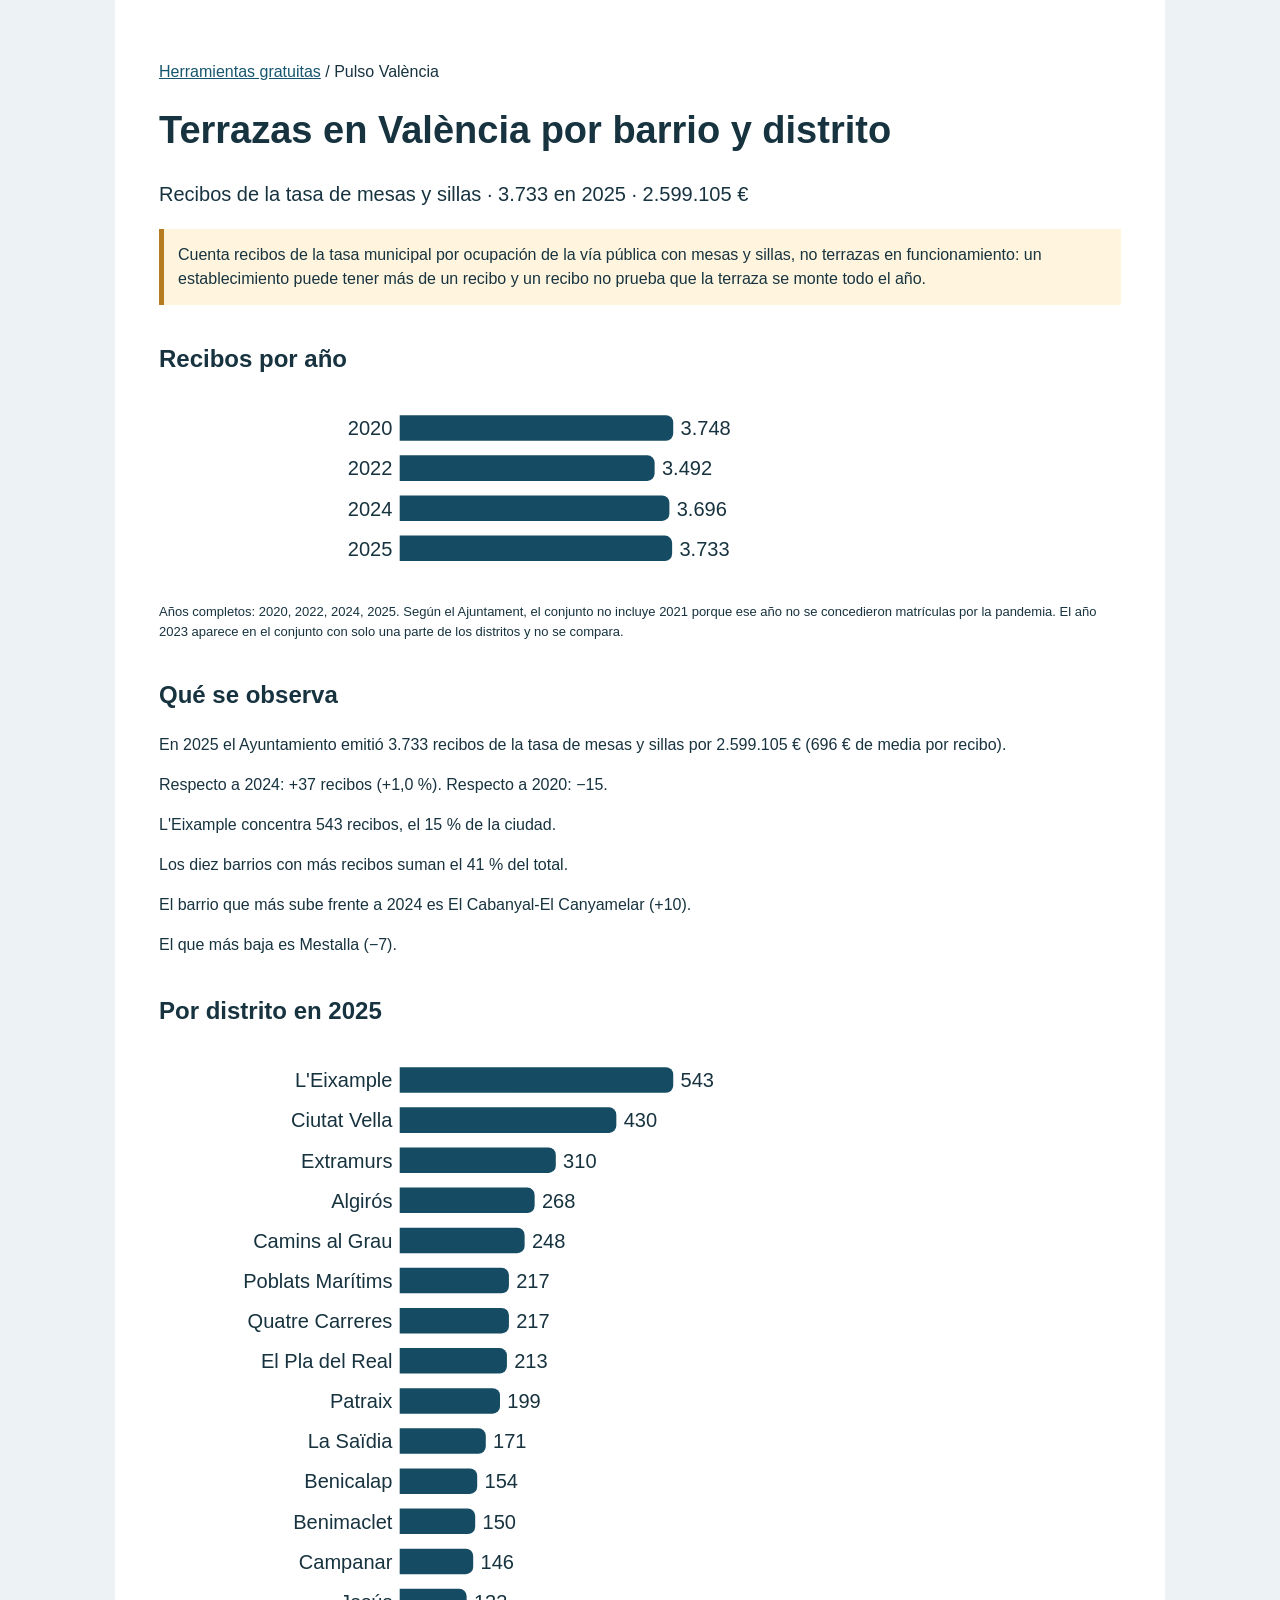
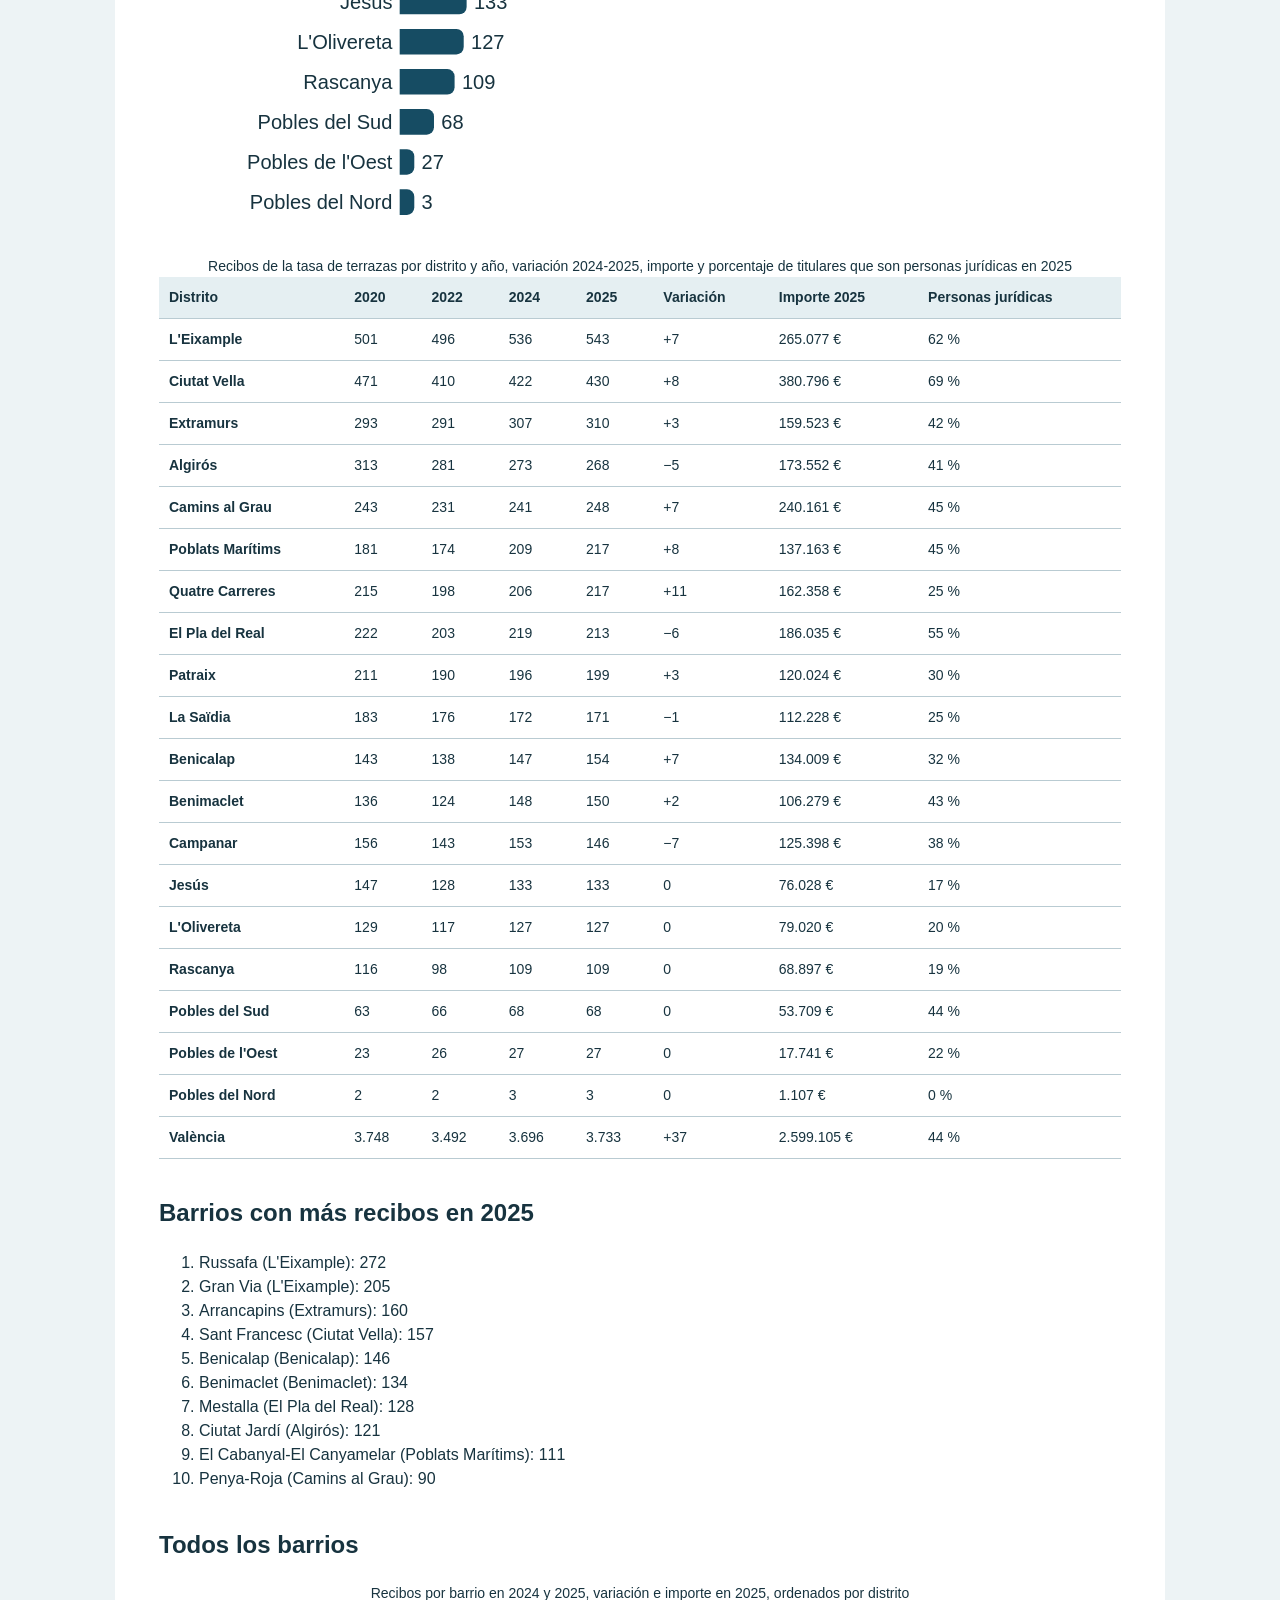
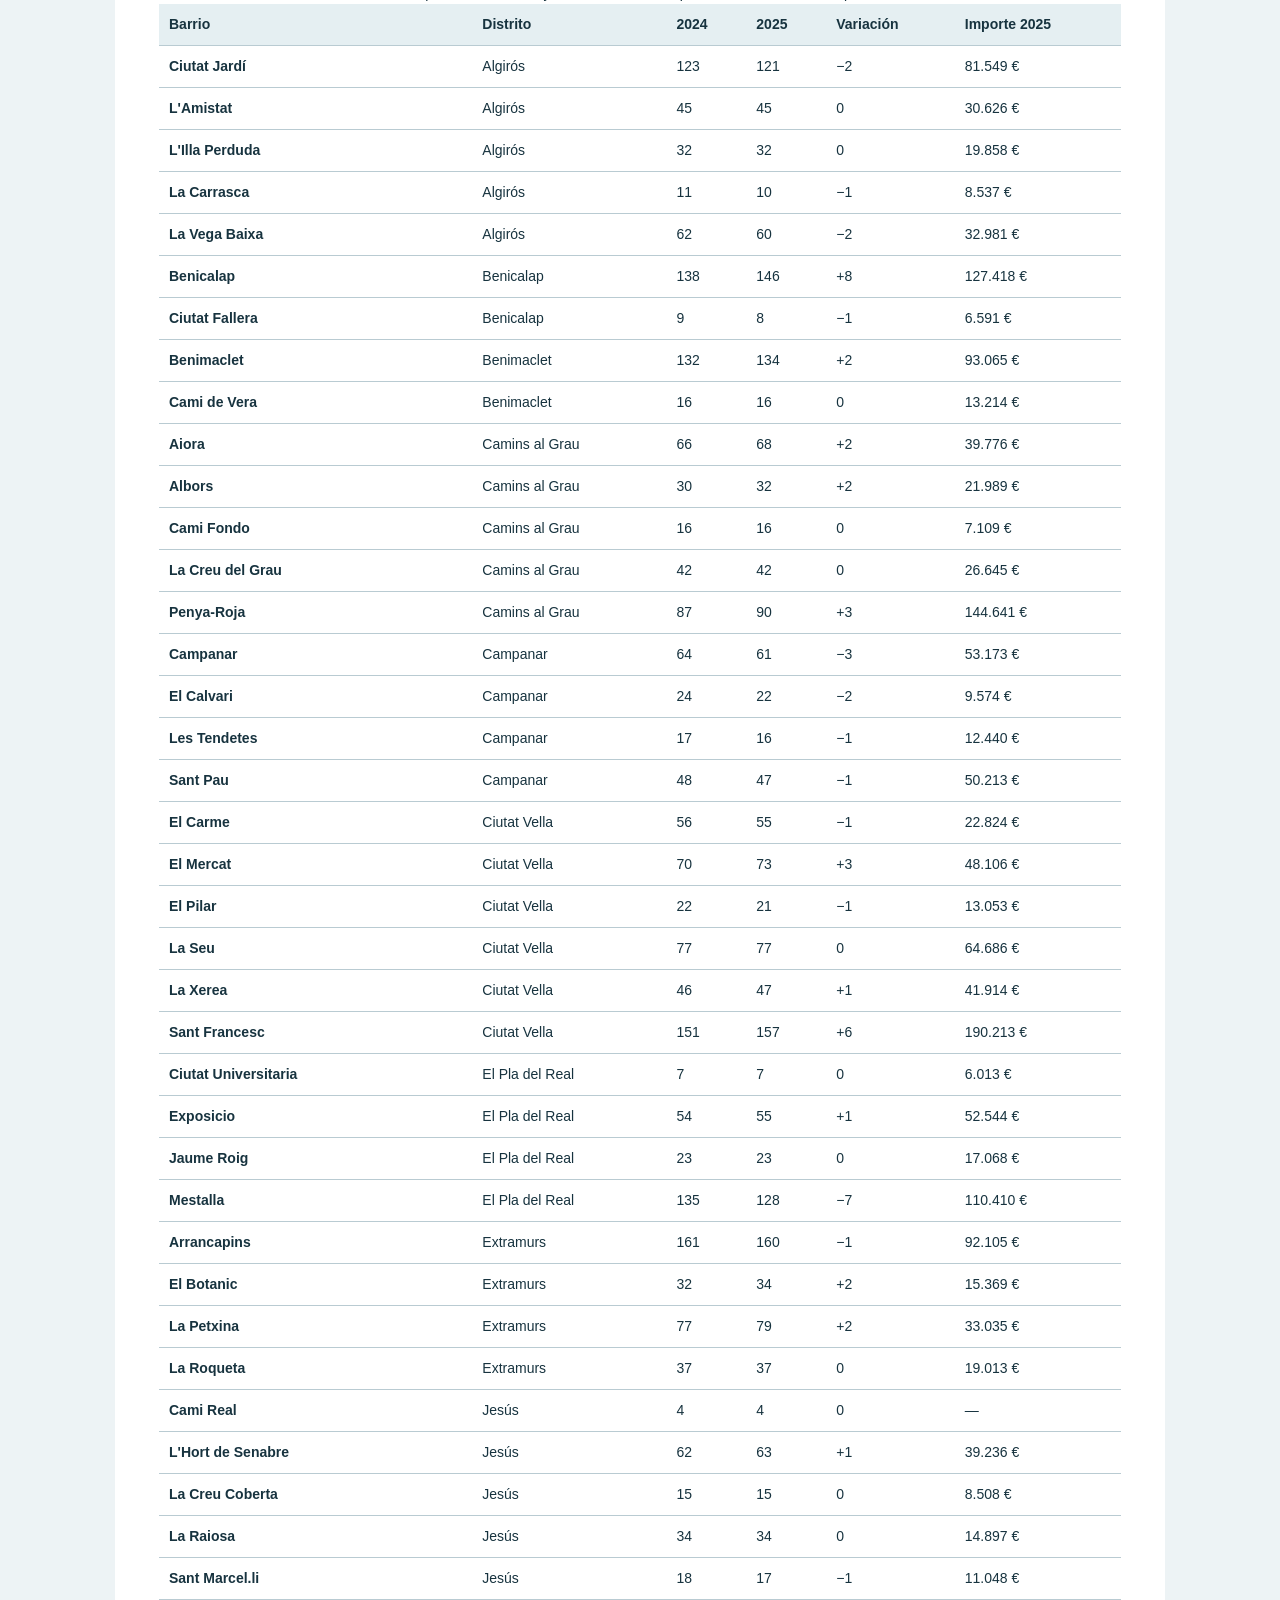
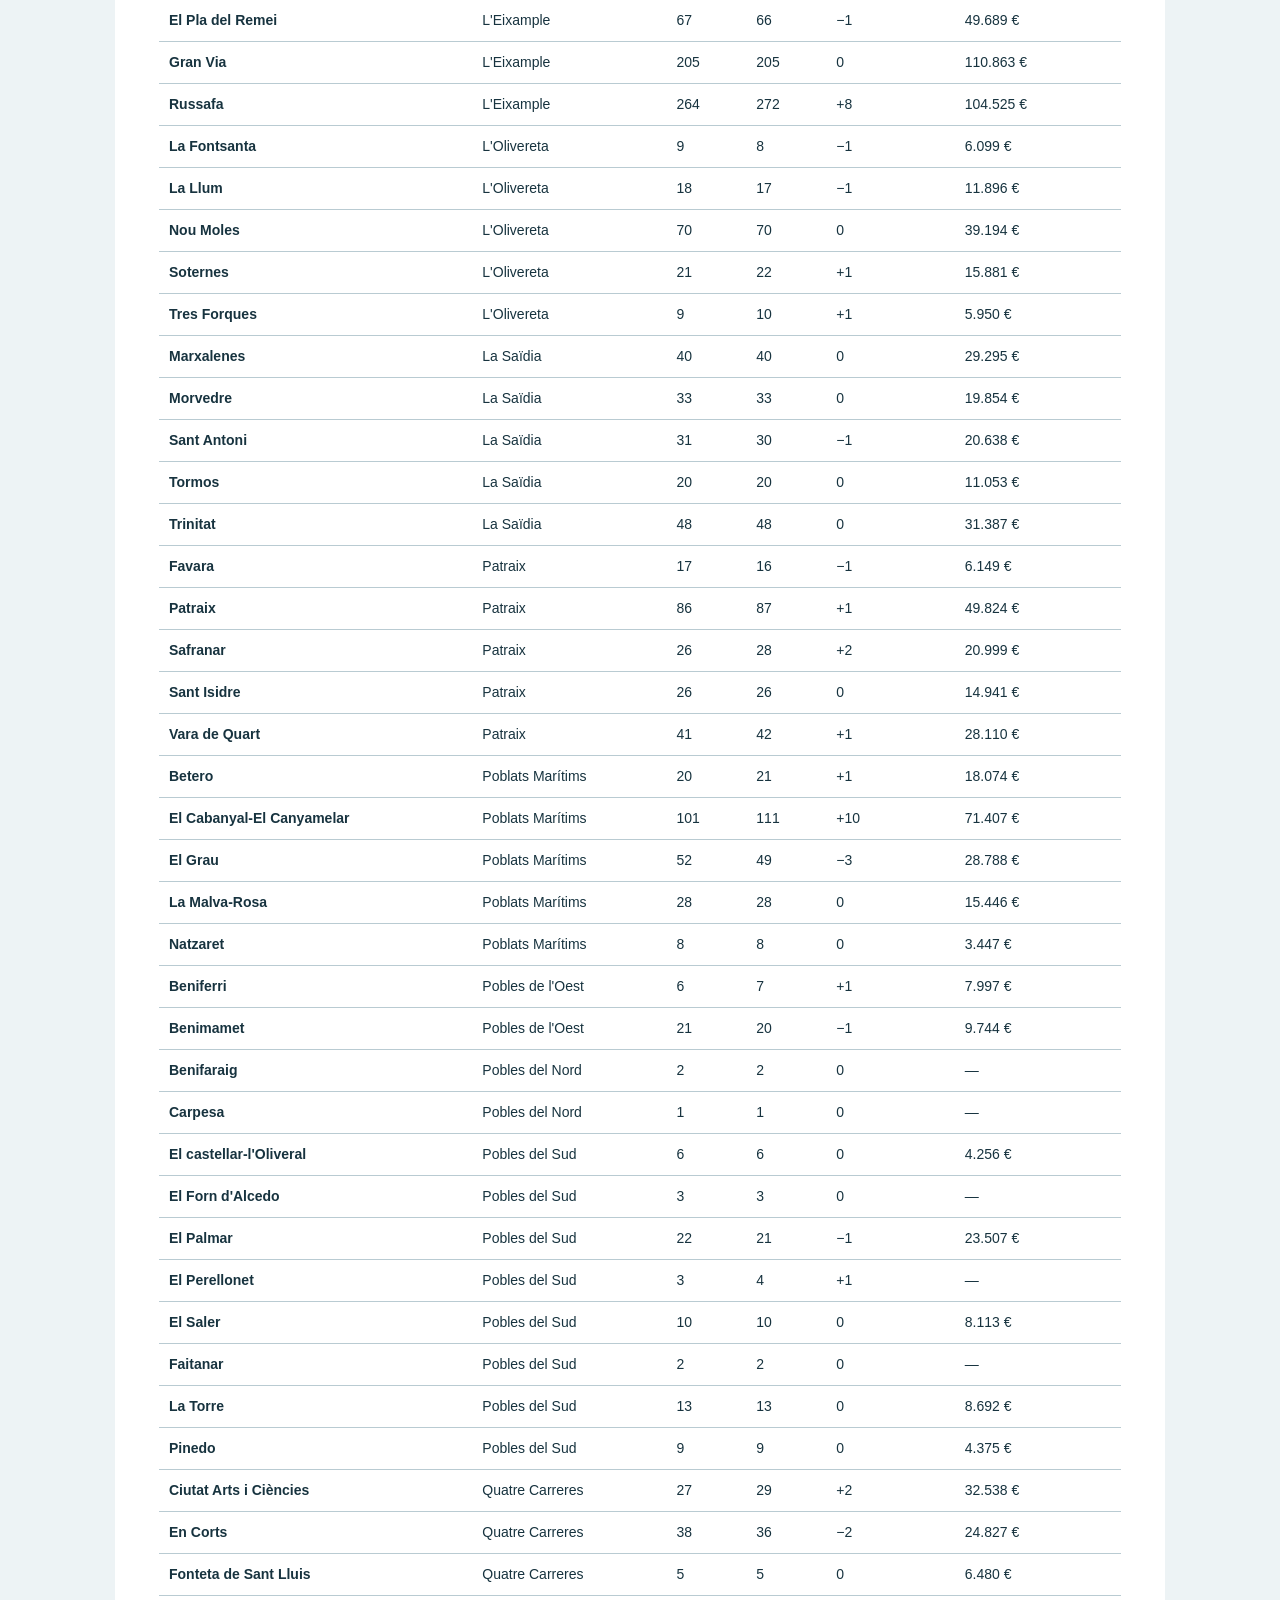
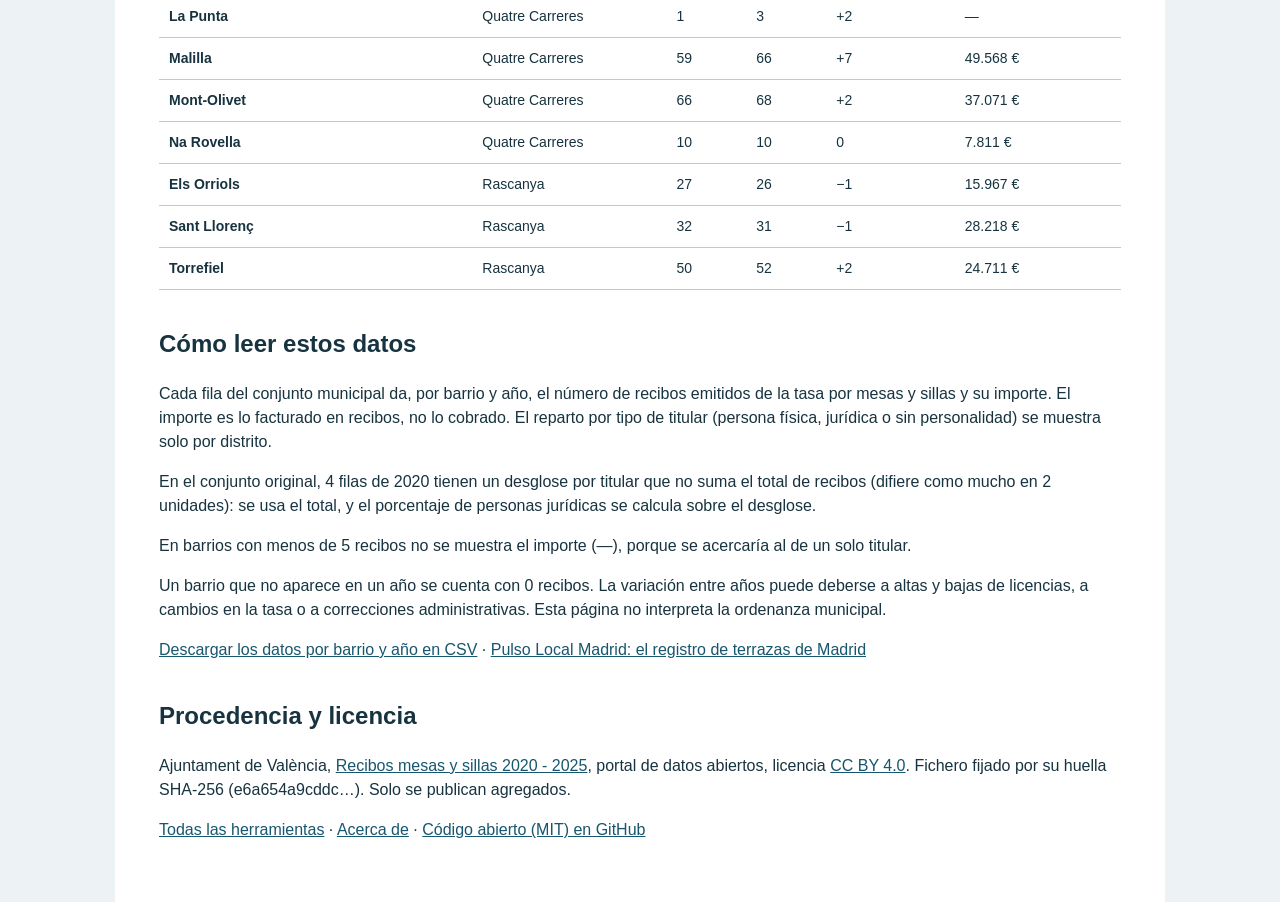
==== commit 8465dc03: "Enlace al código abierto de Pulso" ====
--- a/pulso-valencia/index.html
+++ b/pulso-valencia/index.html
@@ -21,4 +21,4 @@
 <p>En el conjunto original, 4 filas de 2020 tienen un desglose por titular que no suma el total de recibos (difiere como mucho en 2 unidades): se usa el total, y el porcentaje de personas jurídicas se calcula sobre el desglose.</p><p>En barrios con menos de 5 recibos no se muestra el importe (—), porque se acercaría al de un solo titular.</p><p>Un barrio que no aparece en un año se cuenta con 0 recibos. La variación entre años puede deberse a altas y bajas de licencias, a cambios en la tasa o a correcciones administrativas. Esta página no interpreta la ordenanza municipal.</p>
 <p><a href="recibos-terrazas-valencia.csv">Descargar los datos por barrio y año en CSV</a> · <a href="https://paniset.github.io/pulso-local-madrid/">Pulso Local Madrid: el registro de terrazas de Madrid</a></p>
 <h2>Procedencia y licencia</h2><p>Ajuntament de València, <a href="https://opendata.vlci.valencia.es/dataset/recibos-mesas-y-sillas-2020-2025">Recibos mesas y sillas 2020 - 2025</a>, portal de datos abiertos, licencia <a href="https://creativecommons.org/licenses/by/4.0/deed.es">CC BY 4.0</a>. Fichero fijado por su huella SHA-256 (e6a654a9cddc…). Solo se publican agregados.</p>
-<footer><p><a href="../">Todas las herramientas</a> · <a href="../acerca">Acerca de</a></p></footer></main></body></html>+<footer><p><a href="../">Todas las herramientas</a> · <a href="../acerca">Acerca de</a> · <a href="https://github.com/paniset/pulso-datos-abiertos">Código abierto (MIT) en GitHub</a></p></footer></main></body></html>
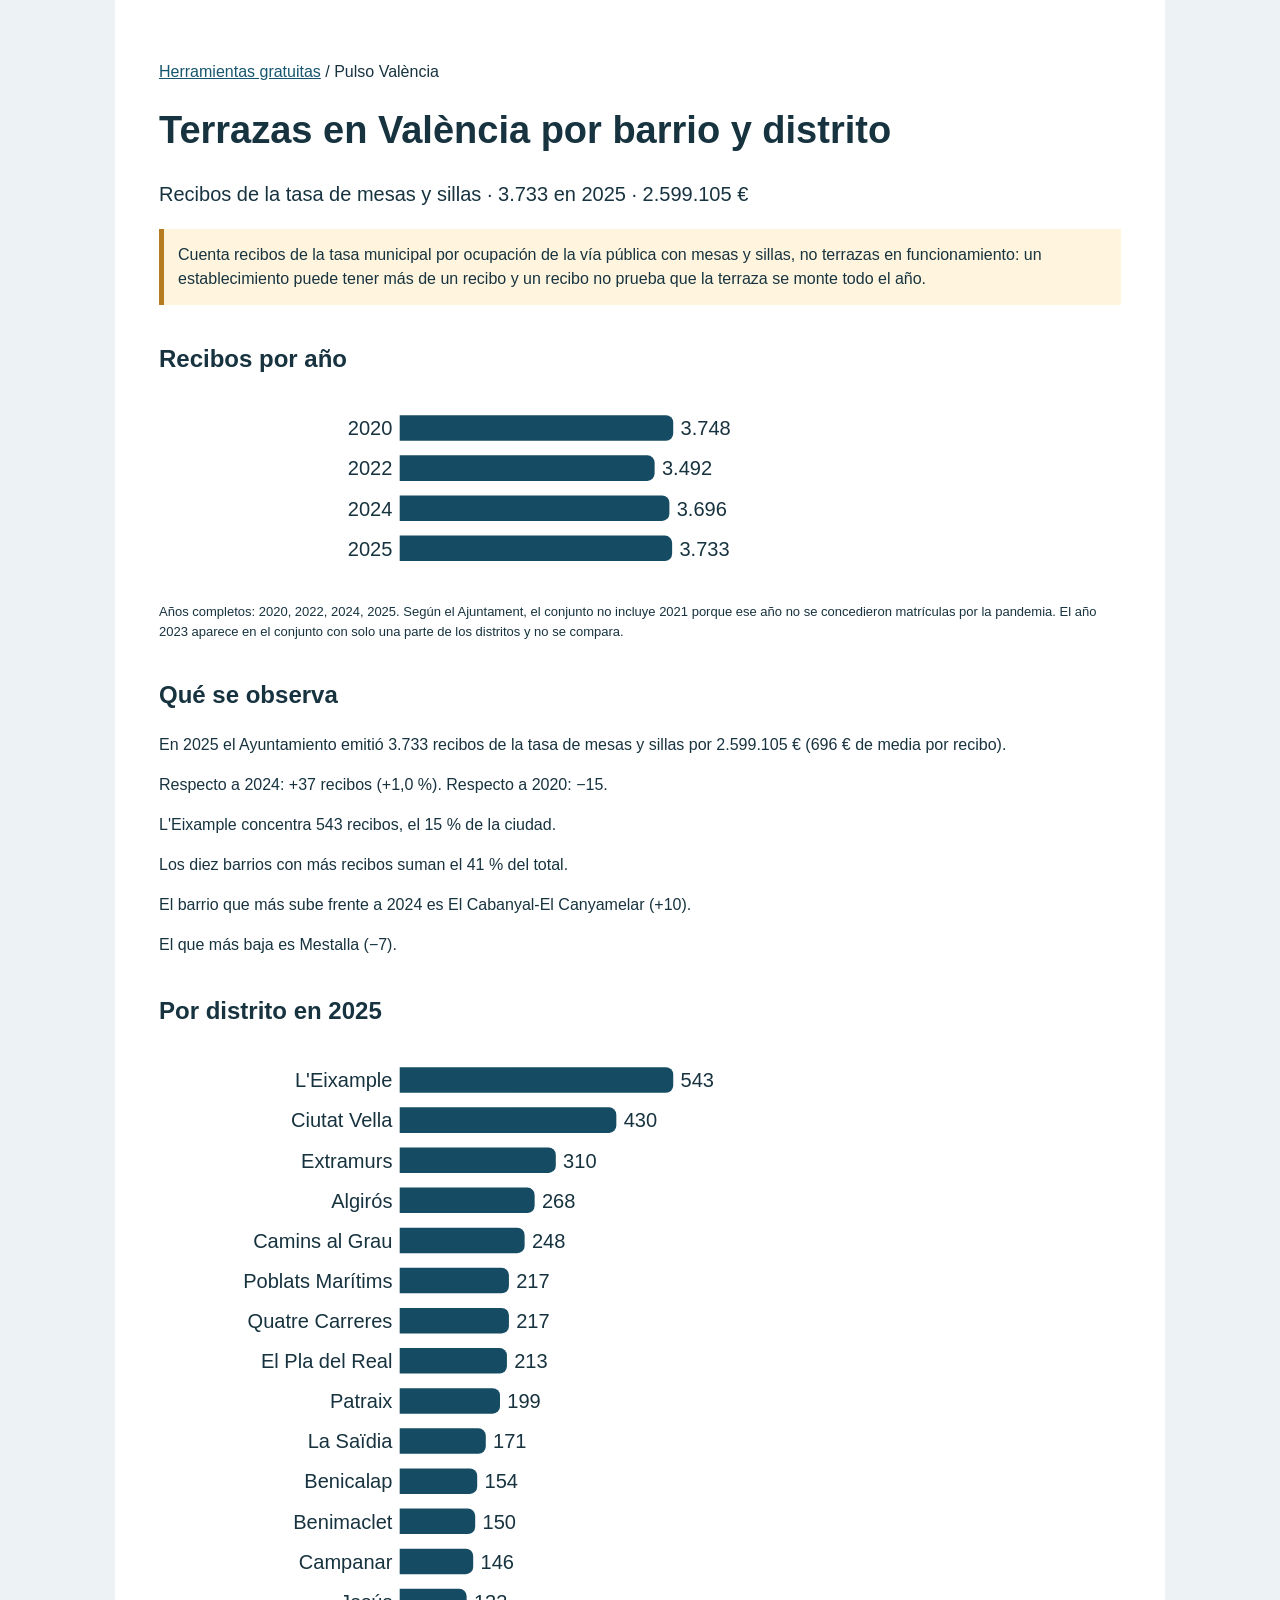
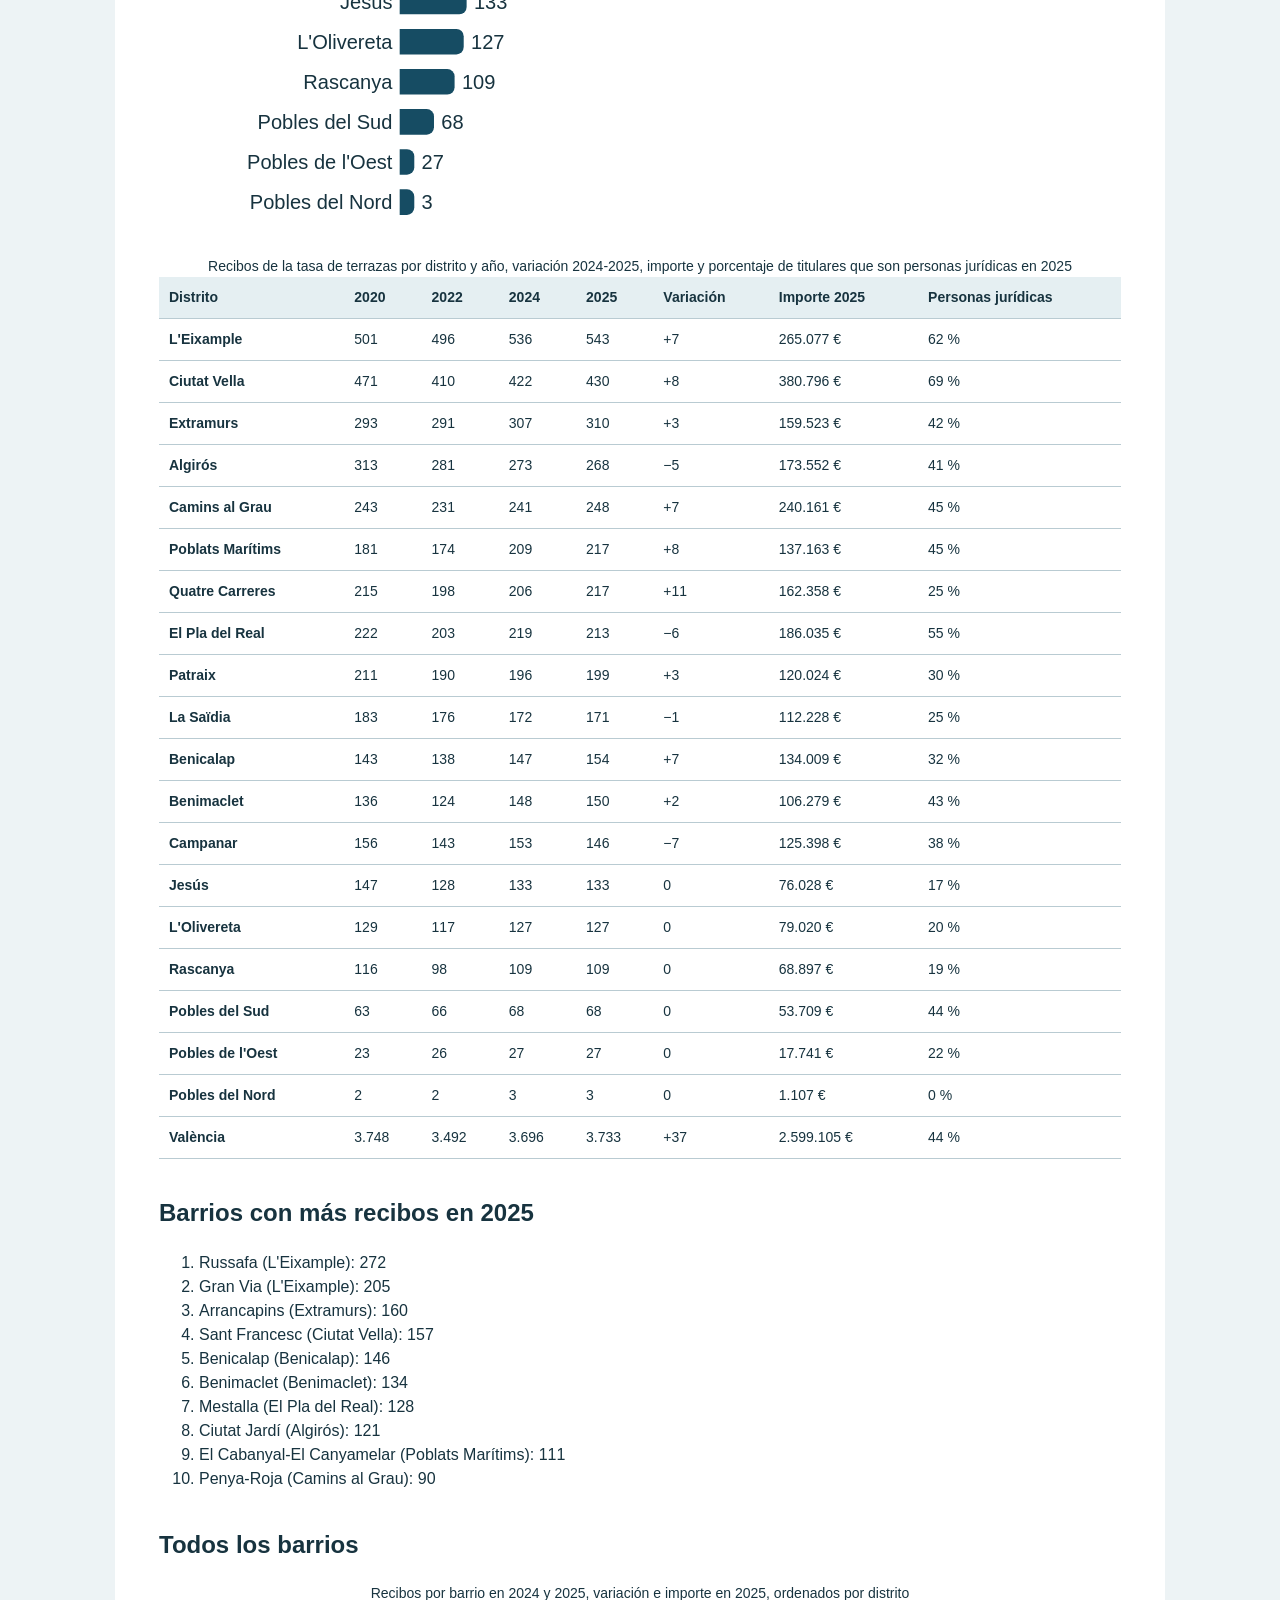
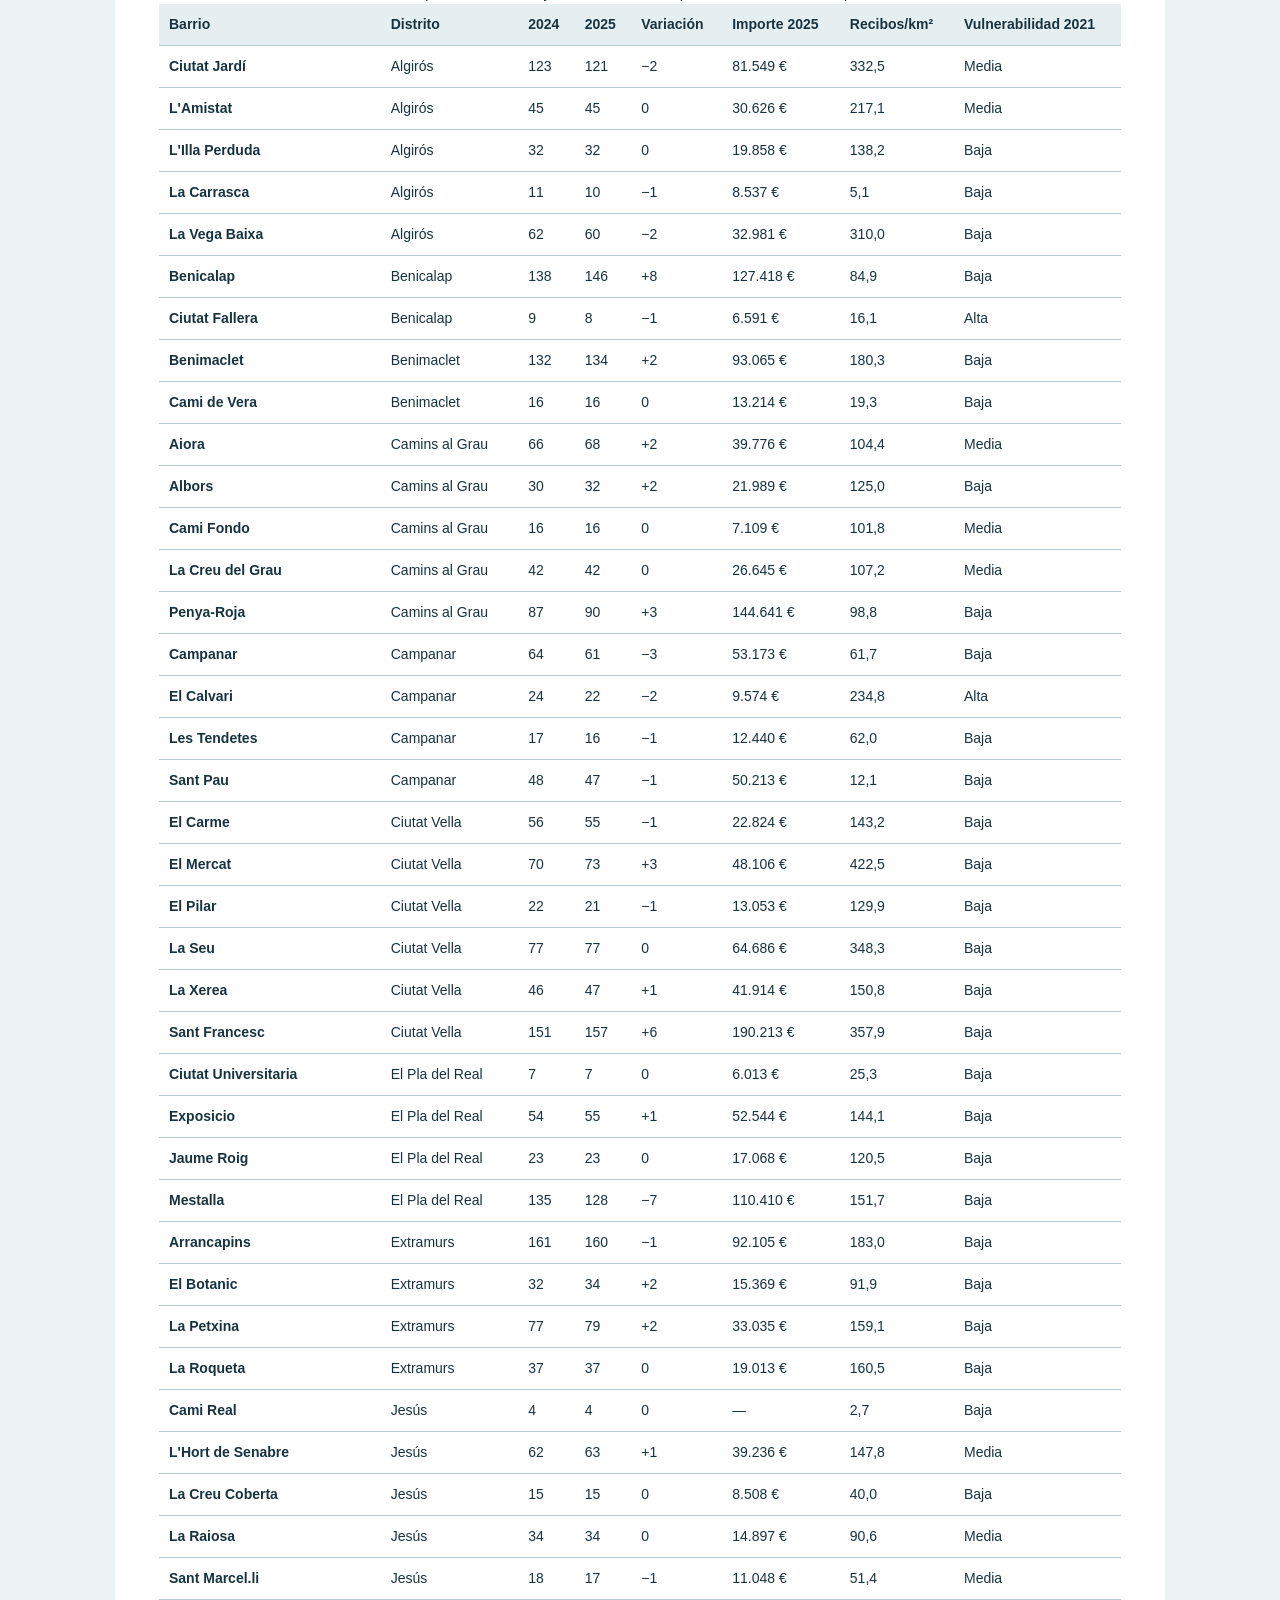
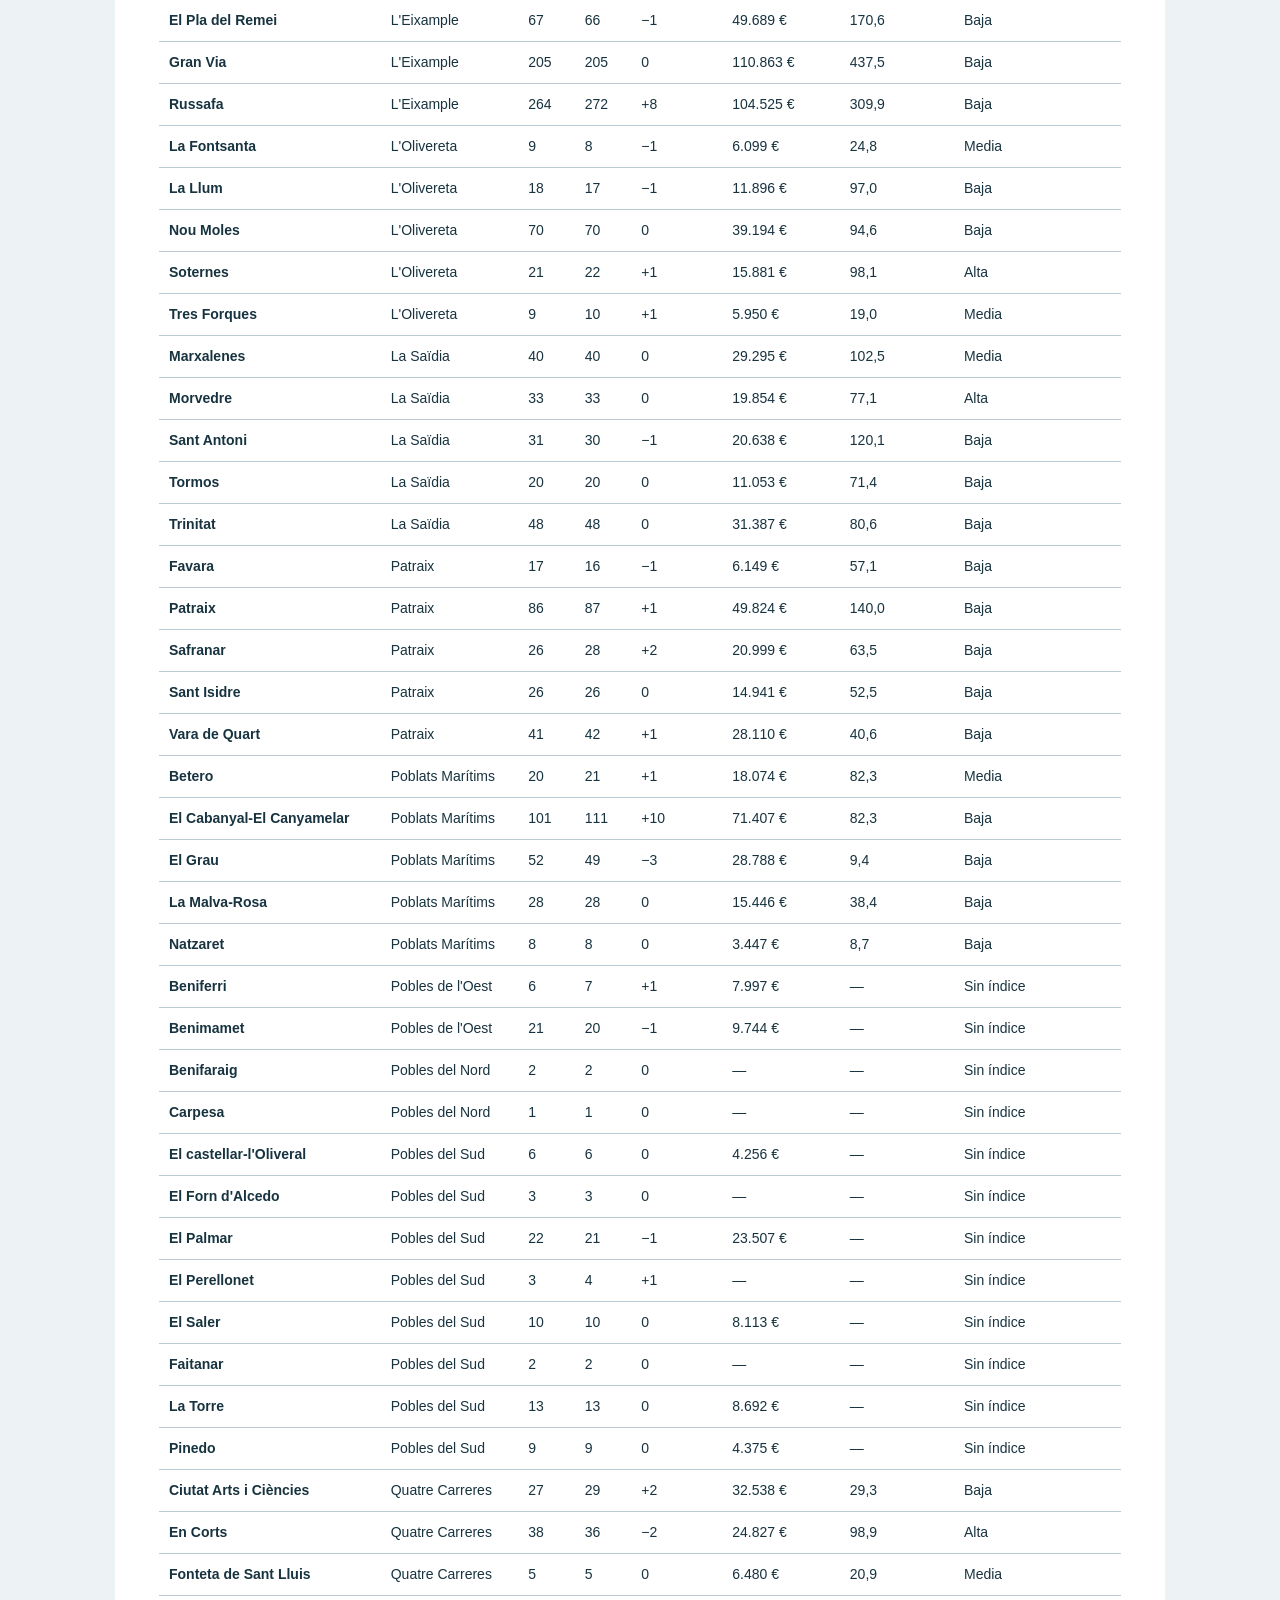
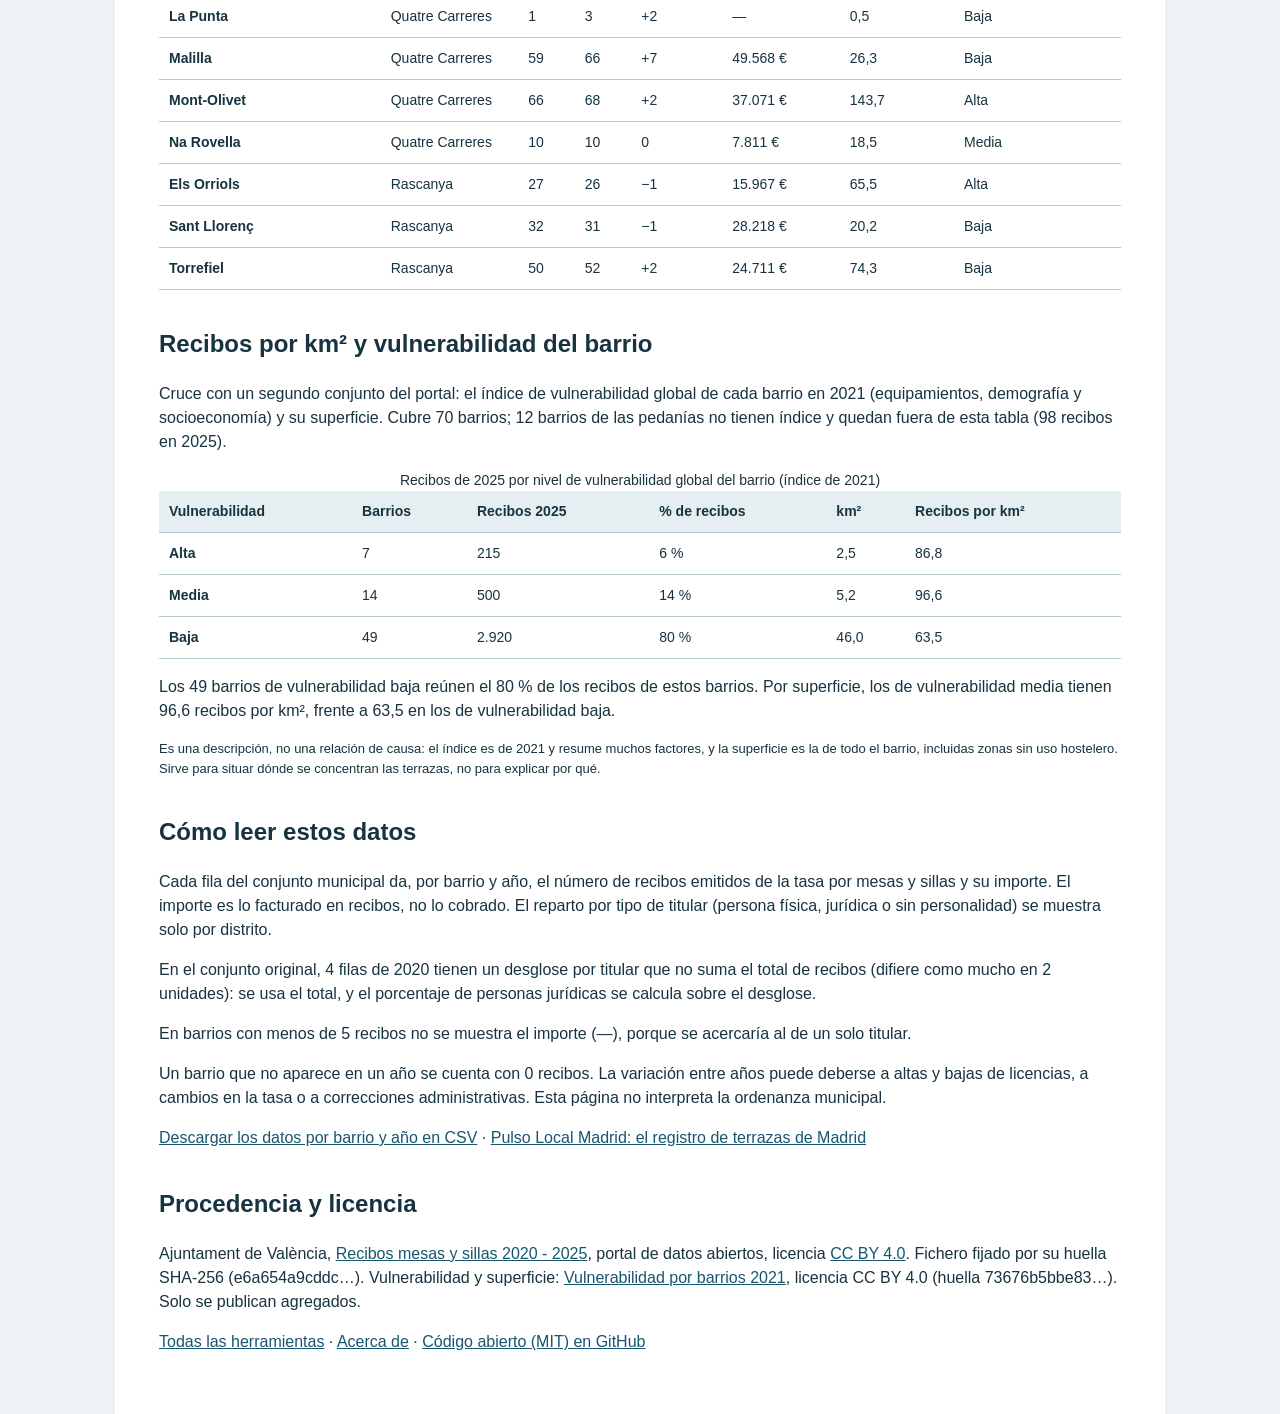
==== commit e21fc6ae: "Pulso València: cruce con vulnerabilidad por barrios 2021" ====
--- a/pulso-valencia/index.html
+++ b/pulso-valencia/index.html
@@ -1,6 +1,6 @@
-<!doctype html><html lang="es"><head><meta charset="utf-8"><meta http-equiv="Content-Security-Policy" content="default-src &#x27;none&#x27;; script-src &#x27;self&#x27;; style-src &#x27;self&#x27;; img-src &#x27;self&#x27; data:; font-src &#x27;self&#x27;; connect-src &#x27;self&#x27;; manifest-src &#x27;self&#x27;; object-src &#x27;none&#x27;; base-uri &#x27;none&#x27;; form-action &#x27;none&#x27;; frame-src &#x27;none&#x27;; worker-src &#x27;none&#x27;"><meta name="referrer" content="no-referrer"><meta name="robots" content="index,follow"><link rel="canonical" href="https://paniset.github.io/pulso-valencia/"><meta property="og:type" content="website"><meta property="og:locale" content="es_ES"><meta name="twitter:card" content="summary"><meta property="og:title" content="Terrazas en València por barrio y distrito: recibos de la tasa 2020-2025 | Pulso València"><meta name="twitter:title" content="Terrazas en València por barrio y distrito: recibos de la tasa 2020-2025 | Pulso València"><meta property="og:description" content="Recibos de la tasa de mesas y sillas (terrazas) en València por distrito y barrio: 3.733 en 2025, 2.599.105 €, y su evolución desde 2020. Datos abiertos del Ajuntament de València."><meta name="twitter:description" content="Recibos de la tasa de mesas y sillas (terrazas) en València por distrito y barrio: 3.733 en 2025, 2.599.105 €, y su evolución desde 2020. Datos abiertos del Ajuntament de València."><meta property="og:url" content="https://paniset.github.io/pulso-valencia/"><meta name="viewport" content="width=device-width,initial-scale=1">
-<title>Terrazas en València por barrio y distrito: recibos de la tasa 2020-2025 | Pulso València</title><meta name="description" content="Recibos de la tasa de mesas y sillas (terrazas) en València por distrito y barrio: 3.733 en 2025, 2.599.105 €, y su evolución desde 2020. Datos abiertos del Ajuntament de València."><link rel="stylesheet" href="style.css"><link rel="icon" href="data:,">
-<script type="application/ld+json">{"@context":"https://schema.org","@type":"Dataset","name":"Recibos de la tasa de terrazas en València por barrio (2020-2025)","description":"Recibos de la tasa de mesas y sillas (terrazas) en València por distrito y barrio: 3.733 en 2025, 2.599.105 €, y su evolución desde 2020. Datos abiertos del Ajuntament de València.","url":"https://paniset.github.io/pulso-valencia/","license":"https://creativecommons.org/licenses/by/4.0/deed.es","isBasedOn":"https://opendata.vlci.valencia.es/dataset/recibos-mesas-y-sillas-2020-2025","temporalCoverage":"2020/2025","spatialCoverage":"València","creator":{"@type":"Organization","name":"Pulso Local","url":"https://paniset.github.io/"},"distribution":{"@type":"DataDownload","encodingFormat":"text/csv","contentUrl":"https://paniset.github.io/pulso-valencia/recibos-terrazas-valencia.csv"}}</script></head><body><main><header><nav aria-label="Ruta"><p><a href="../">Herramientas gratuitas</a> / Pulso València</p></nav>
+<!doctype html><html lang="es"><head><meta charset="utf-8"><meta http-equiv="Content-Security-Policy" content="default-src &#x27;none&#x27;; script-src &#x27;self&#x27;; style-src &#x27;self&#x27;; img-src &#x27;self&#x27; data:; font-src &#x27;self&#x27;; connect-src &#x27;self&#x27;; manifest-src &#x27;self&#x27;; object-src &#x27;none&#x27;; base-uri &#x27;none&#x27;; form-action &#x27;none&#x27;; frame-src &#x27;none&#x27;; worker-src &#x27;none&#x27;"><meta name="referrer" content="no-referrer"><meta name="robots" content="index,follow"><link rel="canonical" href="https://paniset.github.io/pulso-valencia/"><meta property="og:type" content="website"><meta property="og:locale" content="es_ES"><meta name="twitter:card" content="summary"><meta property="og:title" content="Terrazas en València por barrio y distrito: recibos de la tasa 2020-2025 | Pulso València"><meta name="twitter:title" content="Terrazas en València por barrio y distrito: recibos de la tasa 2020-2025 | Pulso València"><meta property="og:description" content="Recibos de la tasa de mesas y sillas (terrazas) en València por distrito y barrio: 3.733 en 2025, 2.599.105 €, su evolución desde 2020 y los recibos por km² según la vulnerabilidad del barrio. Datos abiertos del Ajuntament de València."><meta name="twitter:description" content="Recibos de la tasa de mesas y sillas (terrazas) en València por distrito y barrio: 3.733 en 2025, 2.599.105 €, su evolución desde 2020 y los recibos por km² según la vulnerabilidad del barrio. Datos abiertos del Ajuntament de València."><meta property="og:url" content="https://paniset.github.io/pulso-valencia/"><meta name="viewport" content="width=device-width,initial-scale=1">
+<title>Terrazas en València por barrio y distrito: recibos de la tasa 2020-2025 | Pulso València</title><meta name="description" content="Recibos de la tasa de mesas y sillas (terrazas) en València por distrito y barrio: 3.733 en 2025, 2.599.105 €, su evolución desde 2020 y los recibos por km² según la vulnerabilidad del barrio. Datos abiertos del Ajuntament de València."><link rel="stylesheet" href="style.css"><link rel="icon" href="data:,">
+<script type="application/ld+json">{"@context":"https://schema.org","@type":"Dataset","name":"Recibos de la tasa de terrazas en València por barrio (2020-2025)","description":"Recibos de la tasa de mesas y sillas (terrazas) en València por distrito y barrio: 3.733 en 2025, 2.599.105 €, su evolución desde 2020 y los recibos por km² según la vulnerabilidad del barrio. Datos abiertos del Ajuntament de València.","url":"https://paniset.github.io/pulso-valencia/","license":"https://creativecommons.org/licenses/by/4.0/deed.es","isBasedOn":["https://opendata.vlci.valencia.es/dataset/recibos-mesas-y-sillas-2020-2025","https://opendata.vlci.valencia.es/dataset/vulnerabilidad-por-barrios"],"temporalCoverage":"2020/2025","spatialCoverage":"València","creator":{"@type":"Organization","name":"Pulso Local","url":"https://paniset.github.io/"},"distribution":{"@type":"DataDownload","encodingFormat":"text/csv","contentUrl":"https://paniset.github.io/pulso-valencia/recibos-terrazas-valencia.csv"}}</script></head><body><main><header><nav aria-label="Ruta"><p><a href="../">Herramientas gratuitas</a> / Pulso València</p></nav>
 <h1>Terrazas en València por barrio y distrito</h1>
 <p class="lead">Recibos de la tasa de mesas y sillas · 3.733 en 2025 · 2.599.105 €</p></header>
 <p class="notice">Cuenta recibos de la tasa municipal por ocupación de la vía pública con mesas y sillas, no terrazas en funcionamiento: un establecimiento puede tener más de un recibo y un recibo no prueba que la terraza se monte todo el año.</p>
@@ -14,11 +14,12 @@
 <h2>Barrios con más recibos en 2025</h2><ol><li>Russafa (L&#x27;Eixample): 272</li><li>Gran Via (L&#x27;Eixample): 205</li><li>Arrancapins (Extramurs): 160</li><li>Sant Francesc (Ciutat Vella): 157</li><li>Benicalap (Benicalap): 146</li><li>Benimaclet (Benimaclet): 134</li><li>Mestalla (El Pla del Real): 128</li><li>Ciutat Jardí (Algirós): 121</li><li>El Cabanyal-El Canyamelar (Poblats Marítims): 111</li><li>Penya-Roja (Camins al Grau): 90</li></ol>
 <h2>Todos los barrios</h2>
 <div class="table-wrap"><table><caption>Recibos por barrio en 2024 y 2025, variación e importe en 2025, ordenados por distrito</caption>
-<thead><tr><th scope="col">Barrio</th><th scope="col">Distrito</th><th scope="col">2024</th><th scope="col">2025</th><th scope="col">Variación</th><th scope="col">Importe 2025</th></tr></thead>
-<tbody><tr><th scope="row">Ciutat Jardí</th><td>Algirós</td><td>123</td><td>121</td><td>−2</td><td>81.549 €</td></tr><tr><th scope="row">L&#x27;Amistat</th><td>Algirós</td><td>45</td><td>45</td><td>0</td><td>30.626 €</td></tr><tr><th scope="row">L&#x27;Illa Perduda</th><td>Algirós</td><td>32</td><td>32</td><td>0</td><td>19.858 €</td></tr><tr><th scope="row">La Carrasca</th><td>Algirós</td><td>11</td><td>10</td><td>−1</td><td>8.537 €</td></tr><tr><th scope="row">La Vega Baixa</th><td>Algirós</td><td>62</td><td>60</td><td>−2</td><td>32.981 €</td></tr><tr><th scope="row">Benicalap</th><td>Benicalap</td><td>138</td><td>146</td><td>+8</td><td>127.418 €</td></tr><tr><th scope="row">Ciutat Fallera</th><td>Benicalap</td><td>9</td><td>8</td><td>−1</td><td>6.591 €</td></tr><tr><th scope="row">Benimaclet</th><td>Benimaclet</td><td>132</td><td>134</td><td>+2</td><td>93.065 €</td></tr><tr><th scope="row">Cami de Vera</th><td>Benimaclet</td><td>16</td><td>16</td><td>0</td><td>13.214 €</td></tr><tr><th scope="row">Aiora</th><td>Camins al Grau</td><td>66</td><td>68</td><td>+2</td><td>39.776 €</td></tr><tr><th scope="row">Albors</th><td>Camins al Grau</td><td>30</td><td>32</td><td>+2</td><td>21.989 €</td></tr><tr><th scope="row">Cami Fondo</th><td>Camins al Grau</td><td>16</td><td>16</td><td>0</td><td>7.109 €</td></tr><tr><th scope="row">La Creu del Grau</th><td>Camins al Grau</td><td>42</td><td>42</td><td>0</td><td>26.645 €</td></tr><tr><th scope="row">Penya-Roja</th><td>Camins al Grau</td><td>87</td><td>90</td><td>+3</td><td>144.641 €</td></tr><tr><th scope="row">Campanar</th><td>Campanar</td><td>64</td><td>61</td><td>−3</td><td>53.173 €</td></tr><tr><th scope="row">El Calvari</th><td>Campanar</td><td>24</td><td>22</td><td>−2</td><td>9.574 €</td></tr><tr><th scope="row">Les Tendetes</th><td>Campanar</td><td>17</td><td>16</td><td>−1</td><td>12.440 €</td></tr><tr><th scope="row">Sant Pau</th><td>Campanar</td><td>48</td><td>47</td><td>−1</td><td>50.213 €</td></tr><tr><th scope="row">El Carme</th><td>Ciutat Vella</td><td>56</td><td>55</td><td>−1</td><td>22.824 €</td></tr><tr><th scope="row">El Mercat</th><td>Ciutat Vella</td><td>70</td><td>73</td><td>+3</td><td>48.106 €</td></tr><tr><th scope="row">El Pilar</th><td>Ciutat Vella</td><td>22</td><td>21</td><td>−1</td><td>13.053 €</td></tr><tr><th scope="row">La Seu</th><td>Ciutat Vella</td><td>77</td><td>77</td><td>0</td><td>64.686 €</td></tr><tr><th scope="row">La Xerea</th><td>Ciutat Vella</td><td>46</td><td>47</td><td>+1</td><td>41.914 €</td></tr><tr><th scope="row">Sant Francesc</th><td>Ciutat Vella</td><td>151</td><td>157</td><td>+6</td><td>190.213 €</td></tr><tr><th scope="row">Ciutat Universitaria</th><td>El Pla del Real</td><td>7</td><td>7</td><td>0</td><td>6.013 €</td></tr><tr><th scope="row">Exposicio</th><td>El Pla del Real</td><td>54</td><td>55</td><td>+1</td><td>52.544 €</td></tr><tr><th scope="row">Jaume Roig</th><td>El Pla del Real</td><td>23</td><td>23</td><td>0</td><td>17.068 €</td></tr><tr><th scope="row">Mestalla</th><td>El Pla del Real</td><td>135</td><td>128</td><td>−7</td><td>110.410 €</td></tr><tr><th scope="row">Arrancapins</th><td>Extramurs</td><td>161</td><td>160</td><td>−1</td><td>92.105 €</td></tr><tr><th scope="row">El Botanic</th><td>Extramurs</td><td>32</td><td>34</td><td>+2</td><td>15.369 €</td></tr><tr><th scope="row">La Petxina</th><td>Extramurs</td><td>77</td><td>79</td><td>+2</td><td>33.035 €</td></tr><tr><th scope="row">La Roqueta</th><td>Extramurs</td><td>37</td><td>37</td><td>0</td><td>19.013 €</td></tr><tr><th scope="row">Cami Real</th><td>Jesús</td><td>4</td><td>4</td><td>0</td><td>—</td></tr><tr><th scope="row">L&#x27;Hort de Senabre</th><td>Jesús</td><td>62</td><td>63</td><td>+1</td><td>39.236 €</td></tr><tr><th scope="row">La Creu Coberta</th><td>Jesús</td><td>15</td><td>15</td><td>0</td><td>8.508 €</td></tr><tr><th scope="row">La Raiosa</th><td>Jesús</td><td>34</td><td>34</td><td>0</td><td>14.897 €</td></tr><tr><th scope="row">Sant Marcel.li</th><td>Jesús</td><td>18</td><td>17</td><td>−1</td><td>11.048 €</td></tr><tr><th scope="row">El Pla del Remei</th><td>L&#x27;Eixample</td><td>67</td><td>66</td><td>−1</td><td>49.689 €</td></tr><tr><th scope="row">Gran Via</th><td>L&#x27;Eixample</td><td>205</td><td>205</td><td>0</td><td>110.863 €</td></tr><tr><th scope="row">Russafa</th><td>L&#x27;Eixample</td><td>264</td><td>272</td><td>+8</td><td>104.525 €</td></tr><tr><th scope="row">La Fontsanta</th><td>L&#x27;Olivereta</td><td>9</td><td>8</td><td>−1</td><td>6.099 €</td></tr><tr><th scope="row">La Llum</th><td>L&#x27;Olivereta</td><td>18</td><td>17</td><td>−1</td><td>11.896 €</td></tr><tr><th scope="row">Nou Moles</th><td>L&#x27;Olivereta</td><td>70</td><td>70</td><td>0</td><td>39.194 €</td></tr><tr><th scope="row">Soternes</th><td>L&#x27;Olivereta</td><td>21</td><td>22</td><td>+1</td><td>15.881 €</td></tr><tr><th scope="row">Tres Forques</th><td>L&#x27;Olivereta</td><td>9</td><td>10</td><td>+1</td><td>5.950 €</td></tr><tr><th scope="row">Marxalenes</th><td>La Saïdia</td><td>40</td><td>40</td><td>0</td><td>29.295 €</td></tr><tr><th scope="row">Morvedre</th><td>La Saïdia</td><td>33</td><td>33</td><td>0</td><td>19.854 €</td></tr><tr><th scope="row">Sant Antoni</th><td>La Saïdia</td><td>31</td><td>30</td><td>−1</td><td>20.638 €</td></tr><tr><th scope="row">Tormos</th><td>La Saïdia</td><td>20</td><td>20</td><td>0</td><td>11.053 €</td></tr><tr><th scope="row">Trinitat</th><td>La Saïdia</td><td>48</td><td>48</td><td>0</td><td>31.387 €</td></tr><tr><th scope="row">Favara</th><td>Patraix</td><td>17</td><td>16</td><td>−1</td><td>6.149 €</td></tr><tr><th scope="row">Patraix</th><td>Patraix</td><td>86</td><td>87</td><td>+1</td><td>49.824 €</td></tr><tr><th scope="row">Safranar</th><td>Patraix</td><td>26</td><td>28</td><td>+2</td><td>20.999 €</td></tr><tr><th scope="row">Sant Isidre</th><td>Patraix</td><td>26</td><td>26</td><td>0</td><td>14.941 €</td></tr><tr><th scope="row">Vara de Quart</th><td>Patraix</td><td>41</td><td>42</td><td>+1</td><td>28.110 €</td></tr><tr><th scope="row">Betero</th><td>Poblats Marítims</td><td>20</td><td>21</td><td>+1</td><td>18.074 €</td></tr><tr><th scope="row">El Cabanyal-El Canyamelar</th><td>Poblats Marítims</td><td>101</td><td>111</td><td>+10</td><td>71.407 €</td></tr><tr><th scope="row">El Grau</th><td>Poblats Marítims</td><td>52</td><td>49</td><td>−3</td><td>28.788 €</td></tr><tr><th scope="row">La Malva-Rosa</th><td>Poblats Marítims</td><td>28</td><td>28</td><td>0</td><td>15.446 €</td></tr><tr><th scope="row">Natzaret</th><td>Poblats Marítims</td><td>8</td><td>8</td><td>0</td><td>3.447 €</td></tr><tr><th scope="row">Beniferri</th><td>Pobles de l&#x27;Oest</td><td>6</td><td>7</td><td>+1</td><td>7.997 €</td></tr><tr><th scope="row">Benimamet</th><td>Pobles de l&#x27;Oest</td><td>21</td><td>20</td><td>−1</td><td>9.744 €</td></tr><tr><th scope="row">Benifaraig</th><td>Pobles del Nord</td><td>2</td><td>2</td><td>0</td><td>—</td></tr><tr><th scope="row">Carpesa</th><td>Pobles del Nord</td><td>1</td><td>1</td><td>0</td><td>—</td></tr><tr><th scope="row">El castellar-l&#x27;Oliveral</th><td>Pobles del Sud</td><td>6</td><td>6</td><td>0</td><td>4.256 €</td></tr><tr><th scope="row">El Forn d&#x27;Alcedo</th><td>Pobles del Sud</td><td>3</td><td>3</td><td>0</td><td>—</td></tr><tr><th scope="row">El Palmar</th><td>Pobles del Sud</td><td>22</td><td>21</td><td>−1</td><td>23.507 €</td></tr><tr><th scope="row">El Perellonet</th><td>Pobles del Sud</td><td>3</td><td>4</td><td>+1</td><td>—</td></tr><tr><th scope="row">El Saler</th><td>Pobles del Sud</td><td>10</td><td>10</td><td>0</td><td>8.113 €</td></tr><tr><th scope="row">Faitanar</th><td>Pobles del Sud</td><td>2</td><td>2</td><td>0</td><td>—</td></tr><tr><th scope="row">La Torre</th><td>Pobles del Sud</td><td>13</td><td>13</td><td>0</td><td>8.692 €</td></tr><tr><th scope="row">Pinedo</th><td>Pobles del Sud</td><td>9</td><td>9</td><td>0</td><td>4.375 €</td></tr><tr><th scope="row">Ciutat Arts i Ciències</th><td>Quatre Carreres</td><td>27</td><td>29</td><td>+2</td><td>32.538 €</td></tr><tr><th scope="row">En Corts</th><td>Quatre Carreres</td><td>38</td><td>36</td><td>−2</td><td>24.827 €</td></tr><tr><th scope="row">Fonteta de Sant Lluis</th><td>Quatre Carreres</td><td>5</td><td>5</td><td>0</td><td>6.480 €</td></tr><tr><th scope="row">La Punta</th><td>Quatre Carreres</td><td>1</td><td>3</td><td>+2</td><td>—</td></tr><tr><th scope="row">Malilla</th><td>Quatre Carreres</td><td>59</td><td>66</td><td>+7</td><td>49.568 €</td></tr><tr><th scope="row">Mont-Olivet</th><td>Quatre Carreres</td><td>66</td><td>68</td><td>+2</td><td>37.071 €</td></tr><tr><th scope="row">Na Rovella</th><td>Quatre Carreres</td><td>10</td><td>10</td><td>0</td><td>7.811 €</td></tr><tr><th scope="row">Els Orriols</th><td>Rascanya</td><td>27</td><td>26</td><td>−1</td><td>15.967 €</td></tr><tr><th scope="row">Sant Llorenç</th><td>Rascanya</td><td>32</td><td>31</td><td>−1</td><td>28.218 €</td></tr><tr><th scope="row">Torrefiel</th><td>Rascanya</td><td>50</td><td>52</td><td>+2</td><td>24.711 €</td></tr></tbody></table></div>
+<thead><tr><th scope="col">Barrio</th><th scope="col">Distrito</th><th scope="col">2024</th><th scope="col">2025</th><th scope="col">Variación</th><th scope="col">Importe 2025</th><th scope="col">Recibos/km²</th><th scope="col">Vulnerabilidad 2021</th></tr></thead>
+<tbody><tr><th scope="row">Ciutat Jardí</th><td>Algirós</td><td>123</td><td>121</td><td>−2</td><td>81.549 €</td><td>332,5</td><td>Media</td></tr><tr><th scope="row">L&#x27;Amistat</th><td>Algirós</td><td>45</td><td>45</td><td>0</td><td>30.626 €</td><td>217,1</td><td>Media</td></tr><tr><th scope="row">L&#x27;Illa Perduda</th><td>Algirós</td><td>32</td><td>32</td><td>0</td><td>19.858 €</td><td>138,2</td><td>Baja</td></tr><tr><th scope="row">La Carrasca</th><td>Algirós</td><td>11</td><td>10</td><td>−1</td><td>8.537 €</td><td>5,1</td><td>Baja</td></tr><tr><th scope="row">La Vega Baixa</th><td>Algirós</td><td>62</td><td>60</td><td>−2</td><td>32.981 €</td><td>310,0</td><td>Baja</td></tr><tr><th scope="row">Benicalap</th><td>Benicalap</td><td>138</td><td>146</td><td>+8</td><td>127.418 €</td><td>84,9</td><td>Baja</td></tr><tr><th scope="row">Ciutat Fallera</th><td>Benicalap</td><td>9</td><td>8</td><td>−1</td><td>6.591 €</td><td>16,1</td><td>Alta</td></tr><tr><th scope="row">Benimaclet</th><td>Benimaclet</td><td>132</td><td>134</td><td>+2</td><td>93.065 €</td><td>180,3</td><td>Baja</td></tr><tr><th scope="row">Cami de Vera</th><td>Benimaclet</td><td>16</td><td>16</td><td>0</td><td>13.214 €</td><td>19,3</td><td>Baja</td></tr><tr><th scope="row">Aiora</th><td>Camins al Grau</td><td>66</td><td>68</td><td>+2</td><td>39.776 €</td><td>104,4</td><td>Media</td></tr><tr><th scope="row">Albors</th><td>Camins al Grau</td><td>30</td><td>32</td><td>+2</td><td>21.989 €</td><td>125,0</td><td>Baja</td></tr><tr><th scope="row">Cami Fondo</th><td>Camins al Grau</td><td>16</td><td>16</td><td>0</td><td>7.109 €</td><td>101,8</td><td>Media</td></tr><tr><th scope="row">La Creu del Grau</th><td>Camins al Grau</td><td>42</td><td>42</td><td>0</td><td>26.645 €</td><td>107,2</td><td>Media</td></tr><tr><th scope="row">Penya-Roja</th><td>Camins al Grau</td><td>87</td><td>90</td><td>+3</td><td>144.641 €</td><td>98,8</td><td>Baja</td></tr><tr><th scope="row">Campanar</th><td>Campanar</td><td>64</td><td>61</td><td>−3</td><td>53.173 €</td><td>61,7</td><td>Baja</td></tr><tr><th scope="row">El Calvari</th><td>Campanar</td><td>24</td><td>22</td><td>−2</td><td>9.574 €</td><td>234,8</td><td>Alta</td></tr><tr><th scope="row">Les Tendetes</th><td>Campanar</td><td>17</td><td>16</td><td>−1</td><td>12.440 €</td><td>62,0</td><td>Baja</td></tr><tr><th scope="row">Sant Pau</th><td>Campanar</td><td>48</td><td>47</td><td>−1</td><td>50.213 €</td><td>12,1</td><td>Baja</td></tr><tr><th scope="row">El Carme</th><td>Ciutat Vella</td><td>56</td><td>55</td><td>−1</td><td>22.824 €</td><td>143,2</td><td>Baja</td></tr><tr><th scope="row">El Mercat</th><td>Ciutat Vella</td><td>70</td><td>73</td><td>+3</td><td>48.106 €</td><td>422,5</td><td>Baja</td></tr><tr><th scope="row">El Pilar</th><td>Ciutat Vella</td><td>22</td><td>21</td><td>−1</td><td>13.053 €</td><td>129,9</td><td>Baja</td></tr><tr><th scope="row">La Seu</th><td>Ciutat Vella</td><td>77</td><td>77</td><td>0</td><td>64.686 €</td><td>348,3</td><td>Baja</td></tr><tr><th scope="row">La Xerea</th><td>Ciutat Vella</td><td>46</td><td>47</td><td>+1</td><td>41.914 €</td><td>150,8</td><td>Baja</td></tr><tr><th scope="row">Sant Francesc</th><td>Ciutat Vella</td><td>151</td><td>157</td><td>+6</td><td>190.213 €</td><td>357,9</td><td>Baja</td></tr><tr><th scope="row">Ciutat Universitaria</th><td>El Pla del Real</td><td>7</td><td>7</td><td>0</td><td>6.013 €</td><td>25,3</td><td>Baja</td></tr><tr><th scope="row">Exposicio</th><td>El Pla del Real</td><td>54</td><td>55</td><td>+1</td><td>52.544 €</td><td>144,1</td><td>Baja</td></tr><tr><th scope="row">Jaume Roig</th><td>El Pla del Real</td><td>23</td><td>23</td><td>0</td><td>17.068 €</td><td>120,5</td><td>Baja</td></tr><tr><th scope="row">Mestalla</th><td>El Pla del Real</td><td>135</td><td>128</td><td>−7</td><td>110.410 €</td><td>151,7</td><td>Baja</td></tr><tr><th scope="row">Arrancapins</th><td>Extramurs</td><td>161</td><td>160</td><td>−1</td><td>92.105 €</td><td>183,0</td><td>Baja</td></tr><tr><th scope="row">El Botanic</th><td>Extramurs</td><td>32</td><td>34</td><td>+2</td><td>15.369 €</td><td>91,9</td><td>Baja</td></tr><tr><th scope="row">La Petxina</th><td>Extramurs</td><td>77</td><td>79</td><td>+2</td><td>33.035 €</td><td>159,1</td><td>Baja</td></tr><tr><th scope="row">La Roqueta</th><td>Extramurs</td><td>37</td><td>37</td><td>0</td><td>19.013 €</td><td>160,5</td><td>Baja</td></tr><tr><th scope="row">Cami Real</th><td>Jesús</td><td>4</td><td>4</td><td>0</td><td>—</td><td>2,7</td><td>Baja</td></tr><tr><th scope="row">L&#x27;Hort de Senabre</th><td>Jesús</td><td>62</td><td>63</td><td>+1</td><td>39.236 €</td><td>147,8</td><td>Media</td></tr><tr><th scope="row">La Creu Coberta</th><td>Jesús</td><td>15</td><td>15</td><td>0</td><td>8.508 €</td><td>40,0</td><td>Baja</td></tr><tr><th scope="row">La Raiosa</th><td>Jesús</td><td>34</td><td>34</td><td>0</td><td>14.897 €</td><td>90,6</td><td>Media</td></tr><tr><th scope="row">Sant Marcel.li</th><td>Jesús</td><td>18</td><td>17</td><td>−1</td><td>11.048 €</td><td>51,4</td><td>Media</td></tr><tr><th scope="row">El Pla del Remei</th><td>L&#x27;Eixample</td><td>67</td><td>66</td><td>−1</td><td>49.689 €</td><td>170,6</td><td>Baja</td></tr><tr><th scope="row">Gran Via</th><td>L&#x27;Eixample</td><td>205</td><td>205</td><td>0</td><td>110.863 €</td><td>437,5</td><td>Baja</td></tr><tr><th scope="row">Russafa</th><td>L&#x27;Eixample</td><td>264</td><td>272</td><td>+8</td><td>104.525 €</td><td>309,9</td><td>Baja</td></tr><tr><th scope="row">La Fontsanta</th><td>L&#x27;Olivereta</td><td>9</td><td>8</td><td>−1</td><td>6.099 €</td><td>24,8</td><td>Media</td></tr><tr><th scope="row">La Llum</th><td>L&#x27;Olivereta</td><td>18</td><td>17</td><td>−1</td><td>11.896 €</td><td>97,0</td><td>Baja</td></tr><tr><th scope="row">Nou Moles</th><td>L&#x27;Olivereta</td><td>70</td><td>70</td><td>0</td><td>39.194 €</td><td>94,6</td><td>Baja</td></tr><tr><th scope="row">Soternes</th><td>L&#x27;Olivereta</td><td>21</td><td>22</td><td>+1</td><td>15.881 €</td><td>98,1</td><td>Alta</td></tr><tr><th scope="row">Tres Forques</th><td>L&#x27;Olivereta</td><td>9</td><td>10</td><td>+1</td><td>5.950 €</td><td>19,0</td><td>Media</td></tr><tr><th scope="row">Marxalenes</th><td>La Saïdia</td><td>40</td><td>40</td><td>0</td><td>29.295 €</td><td>102,5</td><td>Media</td></tr><tr><th scope="row">Morvedre</th><td>La Saïdia</td><td>33</td><td>33</td><td>0</td><td>19.854 €</td><td>77,1</td><td>Alta</td></tr><tr><th scope="row">Sant Antoni</th><td>La Saïdia</td><td>31</td><td>30</td><td>−1</td><td>20.638 €</td><td>120,1</td><td>Baja</td></tr><tr><th scope="row">Tormos</th><td>La Saïdia</td><td>20</td><td>20</td><td>0</td><td>11.053 €</td><td>71,4</td><td>Baja</td></tr><tr><th scope="row">Trinitat</th><td>La Saïdia</td><td>48</td><td>48</td><td>0</td><td>31.387 €</td><td>80,6</td><td>Baja</td></tr><tr><th scope="row">Favara</th><td>Patraix</td><td>17</td><td>16</td><td>−1</td><td>6.149 €</td><td>57,1</td><td>Baja</td></tr><tr><th scope="row">Patraix</th><td>Patraix</td><td>86</td><td>87</td><td>+1</td><td>49.824 €</td><td>140,0</td><td>Baja</td></tr><tr><th scope="row">Safranar</th><td>Patraix</td><td>26</td><td>28</td><td>+2</td><td>20.999 €</td><td>63,5</td><td>Baja</td></tr><tr><th scope="row">Sant Isidre</th><td>Patraix</td><td>26</td><td>26</td><td>0</td><td>14.941 €</td><td>52,5</td><td>Baja</td></tr><tr><th scope="row">Vara de Quart</th><td>Patraix</td><td>41</td><td>42</td><td>+1</td><td>28.110 €</td><td>40,6</td><td>Baja</td></tr><tr><th scope="row">Betero</th><td>Poblats Marítims</td><td>20</td><td>21</td><td>+1</td><td>18.074 €</td><td>82,3</td><td>Media</td></tr><tr><th scope="row">El Cabanyal-El Canyamelar</th><td>Poblats Marítims</td><td>101</td><td>111</td><td>+10</td><td>71.407 €</td><td>82,3</td><td>Baja</td></tr><tr><th scope="row">El Grau</th><td>Poblats Marítims</td><td>52</td><td>49</td><td>−3</td><td>28.788 €</td><td>9,4</td><td>Baja</td></tr><tr><th scope="row">La Malva-Rosa</th><td>Poblats Marítims</td><td>28</td><td>28</td><td>0</td><td>15.446 €</td><td>38,4</td><td>Baja</td></tr><tr><th scope="row">Natzaret</th><td>Poblats Marítims</td><td>8</td><td>8</td><td>0</td><td>3.447 €</td><td>8,7</td><td>Baja</td></tr><tr><th scope="row">Beniferri</th><td>Pobles de l&#x27;Oest</td><td>6</td><td>7</td><td>+1</td><td>7.997 €</td><td>—</td><td>Sin índice</td></tr><tr><th scope="row">Benimamet</th><td>Pobles de l&#x27;Oest</td><td>21</td><td>20</td><td>−1</td><td>9.744 €</td><td>—</td><td>Sin índice</td></tr><tr><th scope="row">Benifaraig</th><td>Pobles del Nord</td><td>2</td><td>2</td><td>0</td><td>—</td><td>—</td><td>Sin índice</td></tr><tr><th scope="row">Carpesa</th><td>Pobles del Nord</td><td>1</td><td>1</td><td>0</td><td>—</td><td>—</td><td>Sin índice</td></tr><tr><th scope="row">El castellar-l&#x27;Oliveral</th><td>Pobles del Sud</td><td>6</td><td>6</td><td>0</td><td>4.256 €</td><td>—</td><td>Sin índice</td></tr><tr><th scope="row">El Forn d&#x27;Alcedo</th><td>Pobles del Sud</td><td>3</td><td>3</td><td>0</td><td>—</td><td>—</td><td>Sin índice</td></tr><tr><th scope="row">El Palmar</th><td>Pobles del Sud</td><td>22</td><td>21</td><td>−1</td><td>23.507 €</td><td>—</td><td>Sin índice</td></tr><tr><th scope="row">El Perellonet</th><td>Pobles del Sud</td><td>3</td><td>4</td><td>+1</td><td>—</td><td>—</td><td>Sin índice</td></tr><tr><th scope="row">El Saler</th><td>Pobles del Sud</td><td>10</td><td>10</td><td>0</td><td>8.113 €</td><td>—</td><td>Sin índice</td></tr><tr><th scope="row">Faitanar</th><td>Pobles del Sud</td><td>2</td><td>2</td><td>0</td><td>—</td><td>—</td><td>Sin índice</td></tr><tr><th scope="row">La Torre</th><td>Pobles del Sud</td><td>13</td><td>13</td><td>0</td><td>8.692 €</td><td>—</td><td>Sin índice</td></tr><tr><th scope="row">Pinedo</th><td>Pobles del Sud</td><td>9</td><td>9</td><td>0</td><td>4.375 €</td><td>—</td><td>Sin índice</td></tr><tr><th scope="row">Ciutat Arts i Ciències</th><td>Quatre Carreres</td><td>27</td><td>29</td><td>+2</td><td>32.538 €</td><td>29,3</td><td>Baja</td></tr><tr><th scope="row">En Corts</th><td>Quatre Carreres</td><td>38</td><td>36</td><td>−2</td><td>24.827 €</td><td>98,9</td><td>Alta</td></tr><tr><th scope="row">Fonteta de Sant Lluis</th><td>Quatre Carreres</td><td>5</td><td>5</td><td>0</td><td>6.480 €</td><td>20,9</td><td>Media</td></tr><tr><th scope="row">La Punta</th><td>Quatre Carreres</td><td>1</td><td>3</td><td>+2</td><td>—</td><td>0,5</td><td>Baja</td></tr><tr><th scope="row">Malilla</th><td>Quatre Carreres</td><td>59</td><td>66</td><td>+7</td><td>49.568 €</td><td>26,3</td><td>Baja</td></tr><tr><th scope="row">Mont-Olivet</th><td>Quatre Carreres</td><td>66</td><td>68</td><td>+2</td><td>37.071 €</td><td>143,7</td><td>Alta</td></tr><tr><th scope="row">Na Rovella</th><td>Quatre Carreres</td><td>10</td><td>10</td><td>0</td><td>7.811 €</td><td>18,5</td><td>Media</td></tr><tr><th scope="row">Els Orriols</th><td>Rascanya</td><td>27</td><td>26</td><td>−1</td><td>15.967 €</td><td>65,5</td><td>Alta</td></tr><tr><th scope="row">Sant Llorenç</th><td>Rascanya</td><td>32</td><td>31</td><td>−1</td><td>28.218 €</td><td>20,2</td><td>Baja</td></tr><tr><th scope="row">Torrefiel</th><td>Rascanya</td><td>50</td><td>52</td><td>+2</td><td>24.711 €</td><td>74,3</td><td>Baja</td></tr></tbody></table></div>
+<h2>Recibos por km² y vulnerabilidad del barrio</h2><p>Cruce con un segundo conjunto del portal: el índice de vulnerabilidad global de cada barrio en 2021 (equipamientos, demografía y socioeconomía) y su superficie. Cubre 70 barrios; 12 barrios de las pedanías no tienen índice y quedan fuera de esta tabla (98 recibos en 2025).</p><div class="table-wrap"><table><caption>Recibos de 2025 por nivel de vulnerabilidad global del barrio (índice de 2021)</caption><thead><tr><th scope="col">Vulnerabilidad</th><th scope="col">Barrios</th><th scope="col">Recibos 2025</th><th scope="col">% de recibos</th><th scope="col">km²</th><th scope="col">Recibos por km²</th></tr></thead><tbody><tr><th scope="row">Alta</th><td>7</td><td>215</td><td>6 %</td><td>2,5</td><td>86,8</td></tr><tr><th scope="row">Media</th><td>14</td><td>500</td><td>14 %</td><td>5,2</td><td>96,6</td></tr><tr><th scope="row">Baja</th><td>49</td><td>2.920</td><td>80 %</td><td>46,0</td><td>63,5</td></tr></tbody></table></div><p>Los 49 barrios de vulnerabilidad baja reúnen el 80 % de los recibos de estos barrios. Por superficie, los de vulnerabilidad media tienen 96,6 recibos por km², frente a 63,5 en los de vulnerabilidad baja.</p><p class="small">Es una descripción, no una relación de causa: el índice es de 2021 y resume muchos factores, y la superficie es la de todo el barrio, incluidas zonas sin uso hostelero. Sirve para situar dónde se concentran las terrazas, no para explicar por qué.</p>
 <h2>Cómo leer estos datos</h2>
 <p>Cada fila del conjunto municipal da, por barrio y año, el número de recibos emitidos de la tasa por mesas y sillas y su importe. El importe es lo facturado en recibos, no lo cobrado. El reparto por tipo de titular (persona física, jurídica o sin personalidad) se muestra solo por distrito.</p>
 <p>En el conjunto original, 4 filas de 2020 tienen un desglose por titular que no suma el total de recibos (difiere como mucho en 2 unidades): se usa el total, y el porcentaje de personas jurídicas se calcula sobre el desglose.</p><p>En barrios con menos de 5 recibos no se muestra el importe (—), porque se acercaría al de un solo titular.</p><p>Un barrio que no aparece en un año se cuenta con 0 recibos. La variación entre años puede deberse a altas y bajas de licencias, a cambios en la tasa o a correcciones administrativas. Esta página no interpreta la ordenanza municipal.</p>
 <p><a href="recibos-terrazas-valencia.csv">Descargar los datos por barrio y año en CSV</a> · <a href="https://paniset.github.io/pulso-local-madrid/">Pulso Local Madrid: el registro de terrazas de Madrid</a></p>
-<h2>Procedencia y licencia</h2><p>Ajuntament de València, <a href="https://opendata.vlci.valencia.es/dataset/recibos-mesas-y-sillas-2020-2025">Recibos mesas y sillas 2020 - 2025</a>, portal de datos abiertos, licencia <a href="https://creativecommons.org/licenses/by/4.0/deed.es">CC BY 4.0</a>. Fichero fijado por su huella SHA-256 (e6a654a9cddc…). Solo se publican agregados.</p>
+<h2>Procedencia y licencia</h2><p>Ajuntament de València, <a href="https://opendata.vlci.valencia.es/dataset/recibos-mesas-y-sillas-2020-2025">Recibos mesas y sillas 2020 - 2025</a>, portal de datos abiertos, licencia <a href="https://creativecommons.org/licenses/by/4.0/deed.es">CC BY 4.0</a>. Fichero fijado por su huella SHA-256 (e6a654a9cddc…). Vulnerabilidad y superficie: <a href="https://opendata.vlci.valencia.es/dataset/vulnerabilidad-por-barrios">Vulnerabilidad por barrios 2021</a>, licencia CC BY 4.0 (huella 73676b5bbe83…). Solo se publican agregados.</p>
 <footer><p><a href="../">Todas las herramientas</a> · <a href="../acerca">Acerca de</a> · <a href="https://github.com/paniset/pulso-datos-abiertos">Código abierto (MIT) en GitHub</a></p></footer></main></body></html>
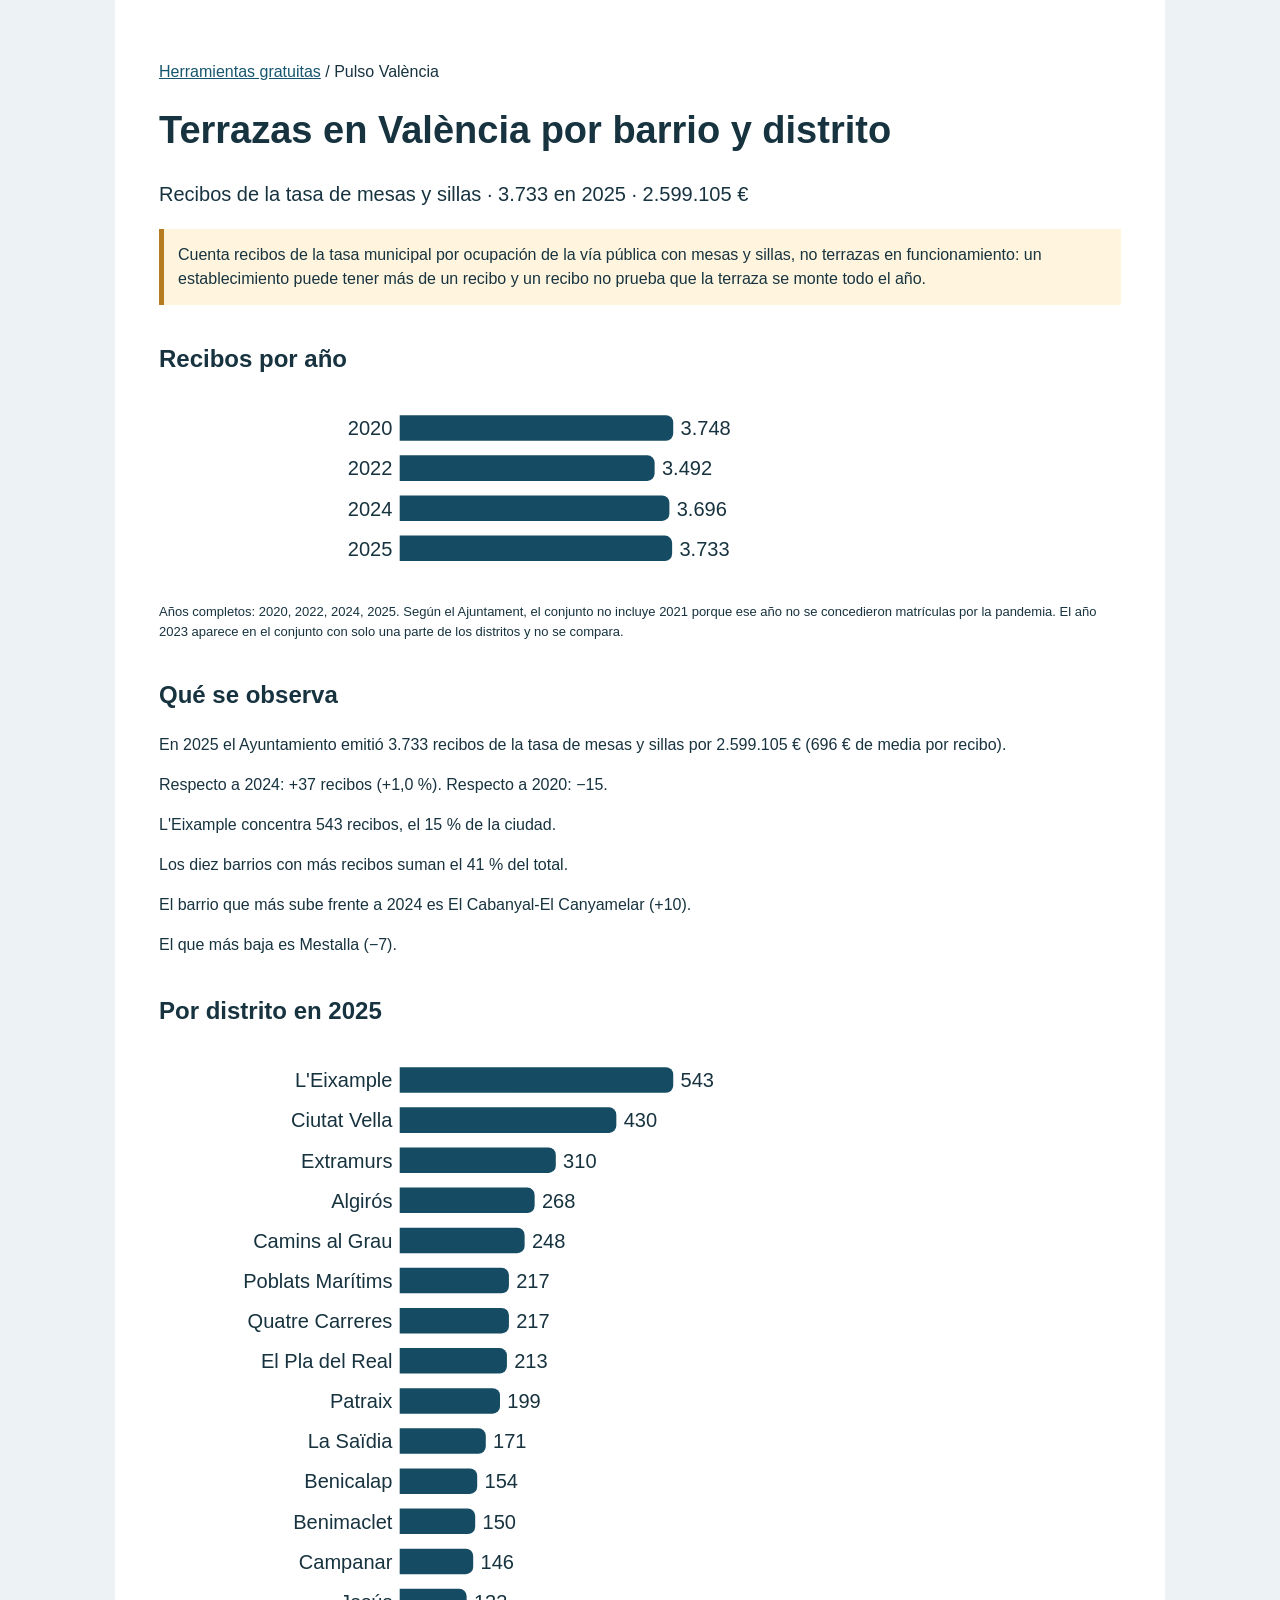
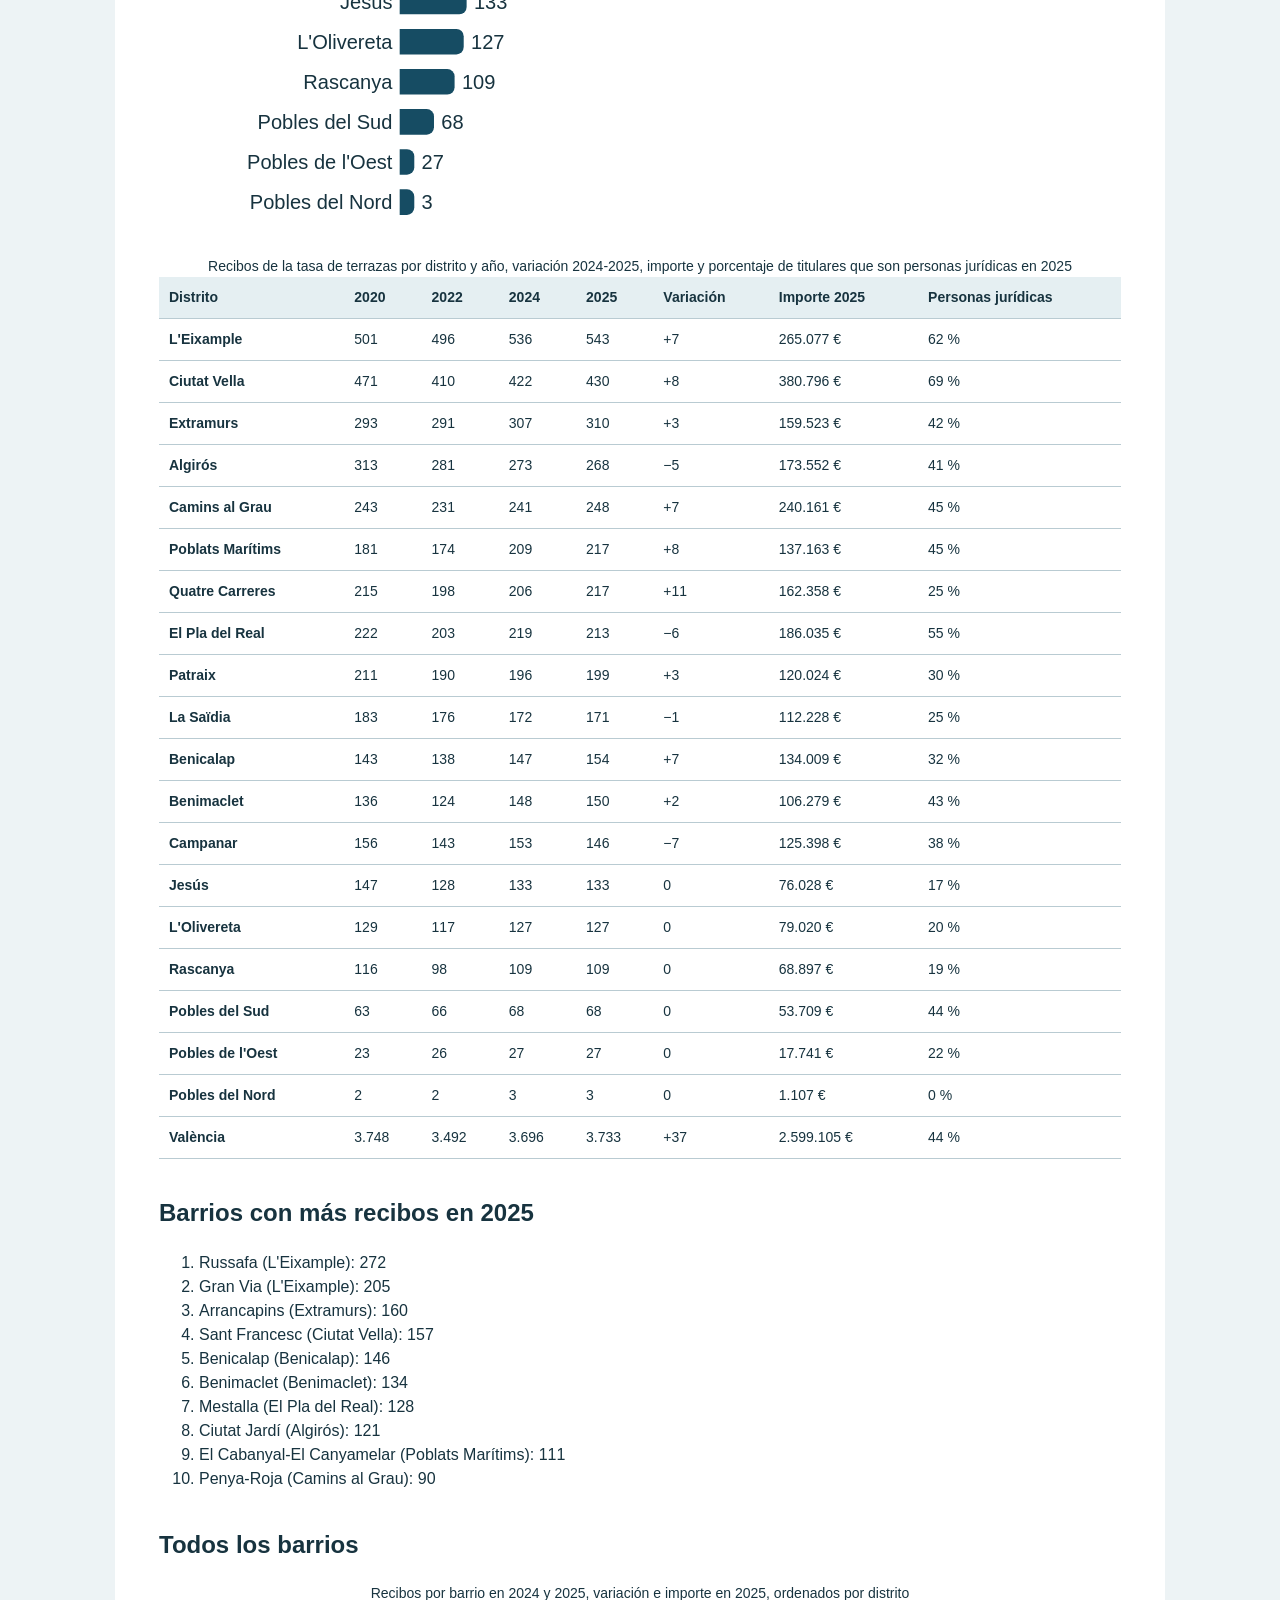
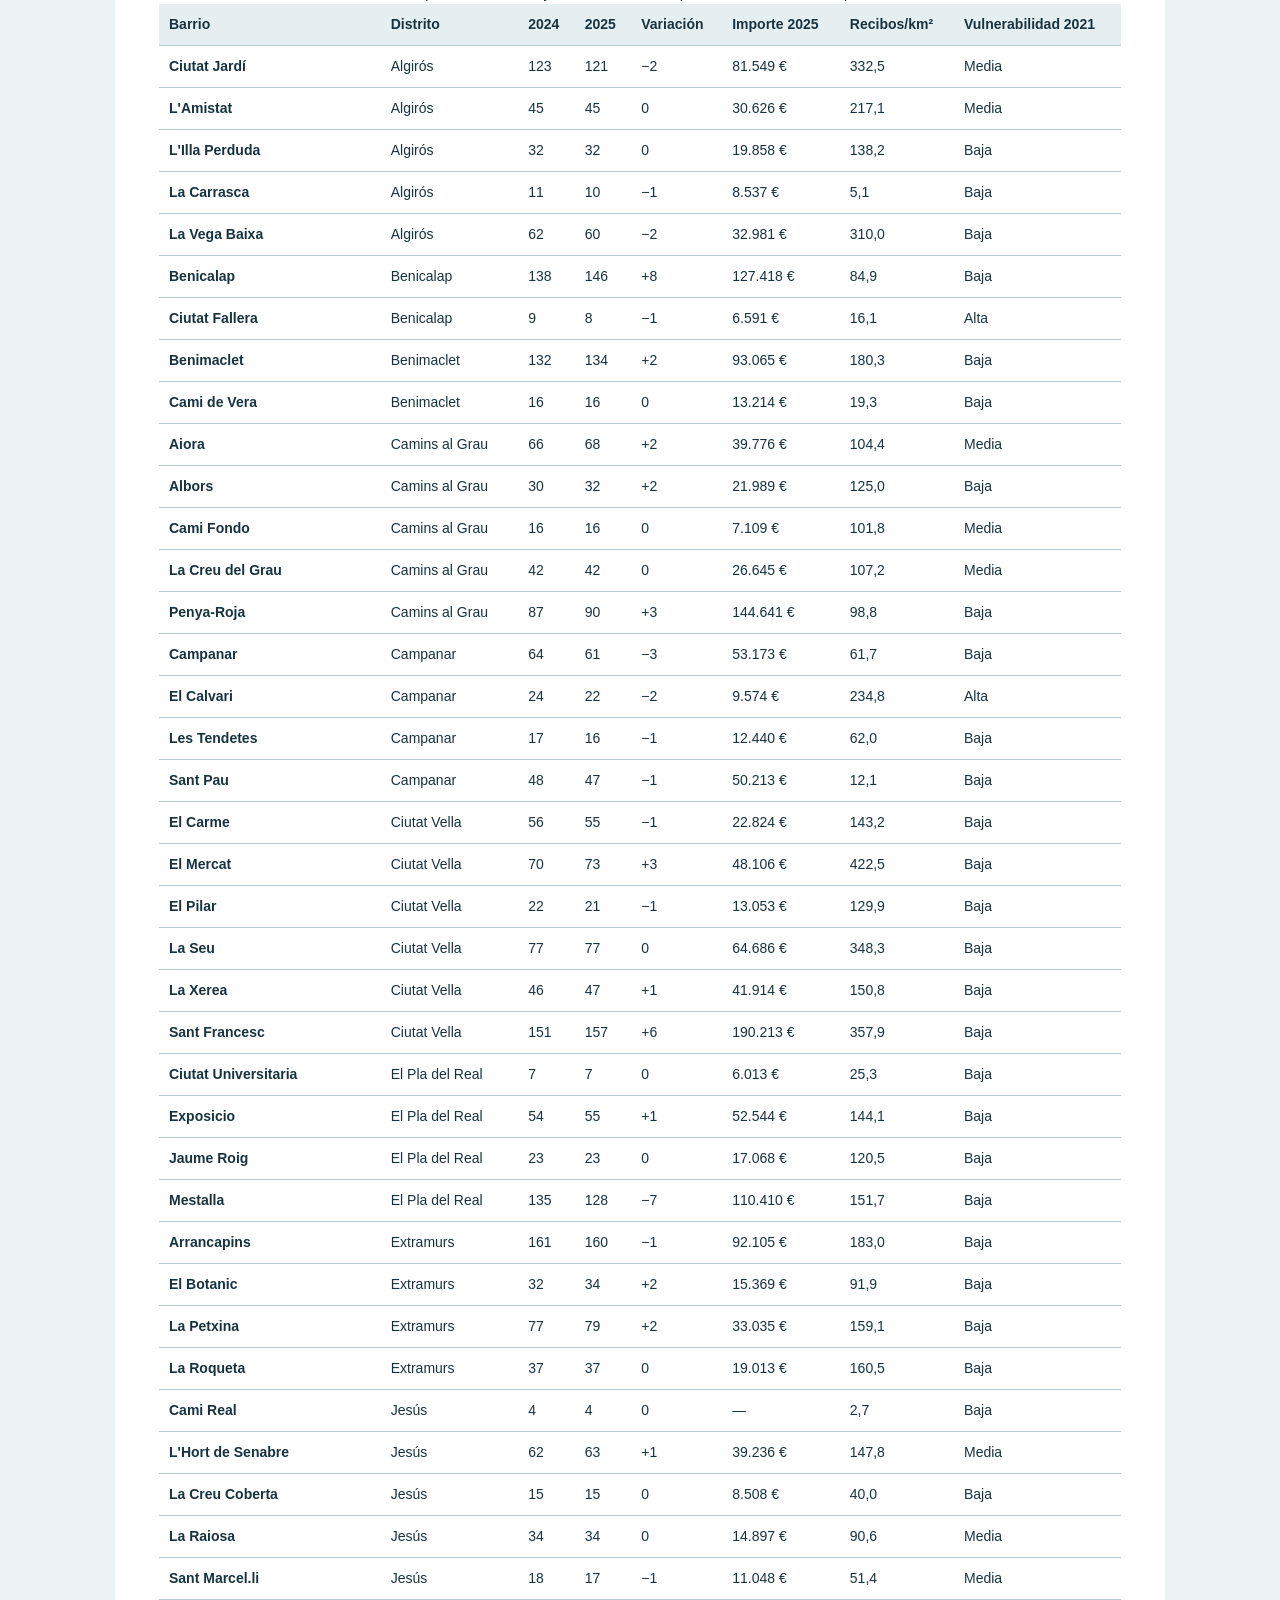
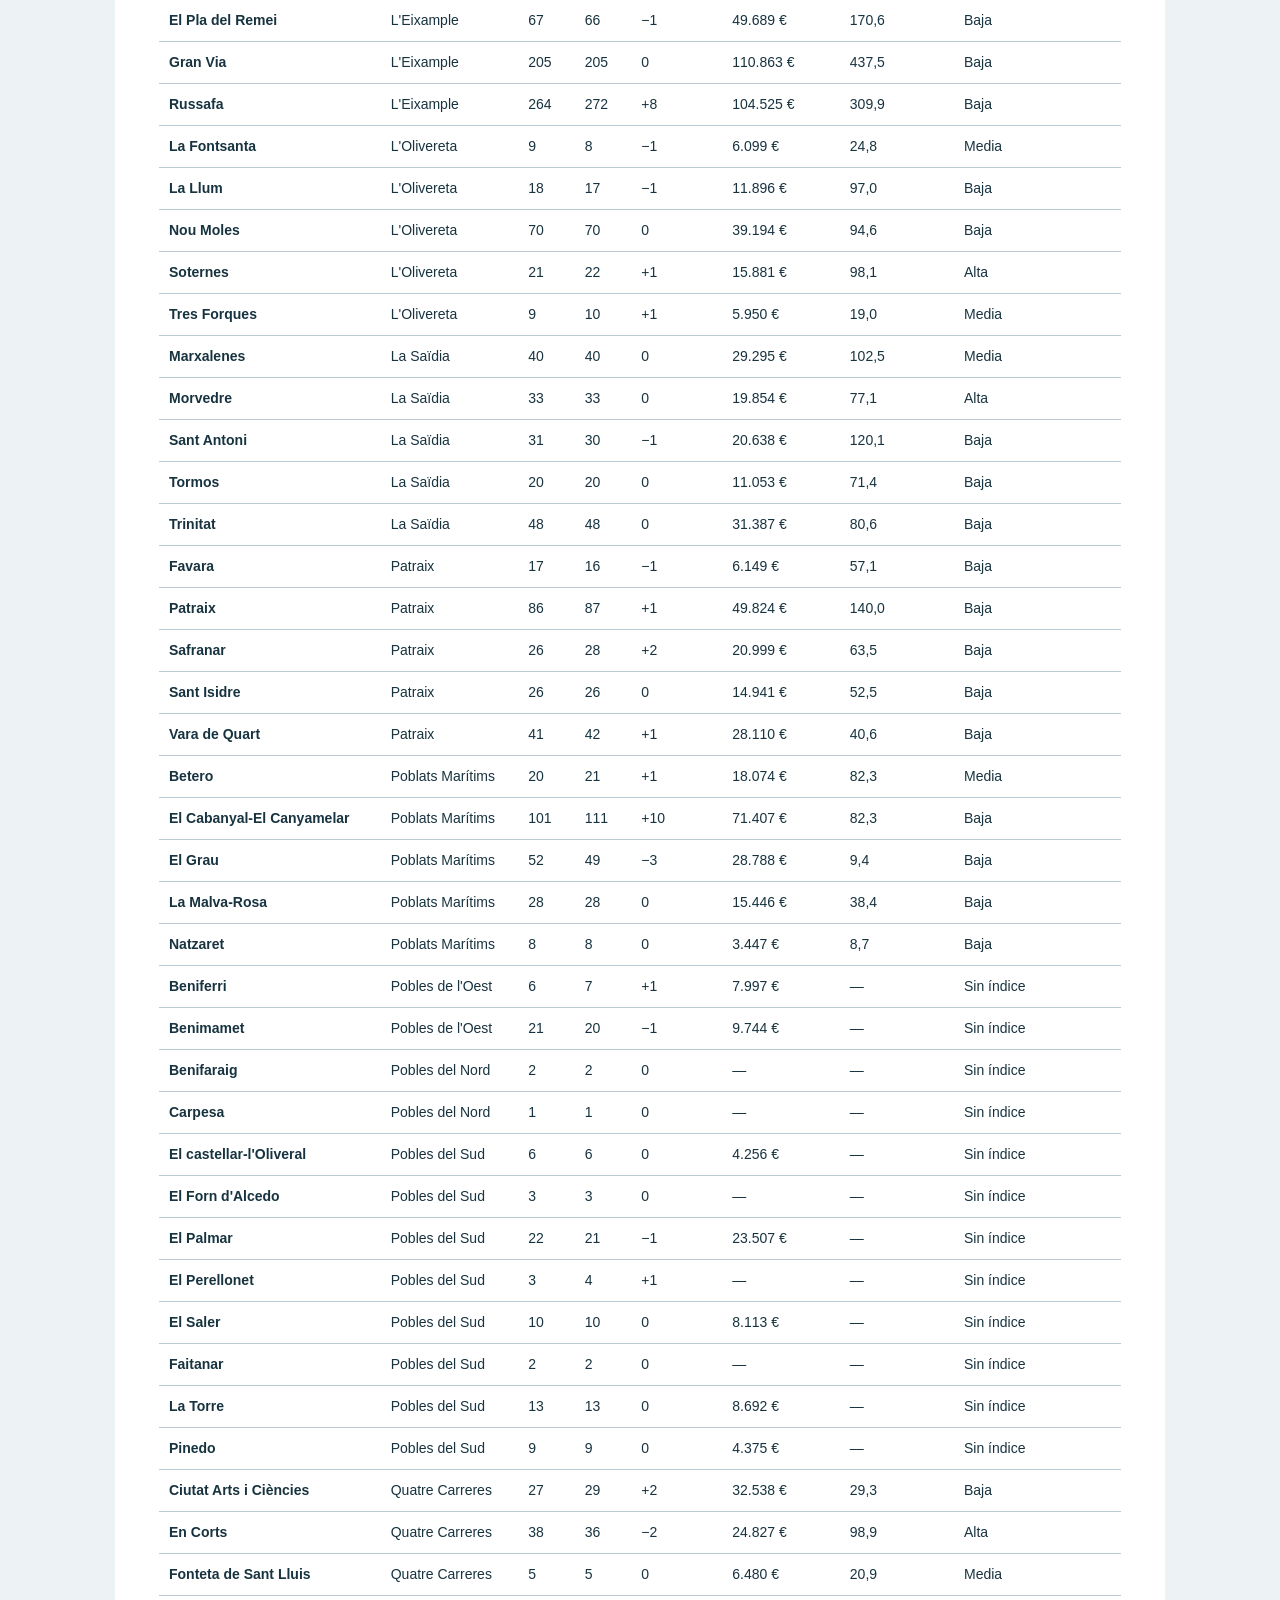
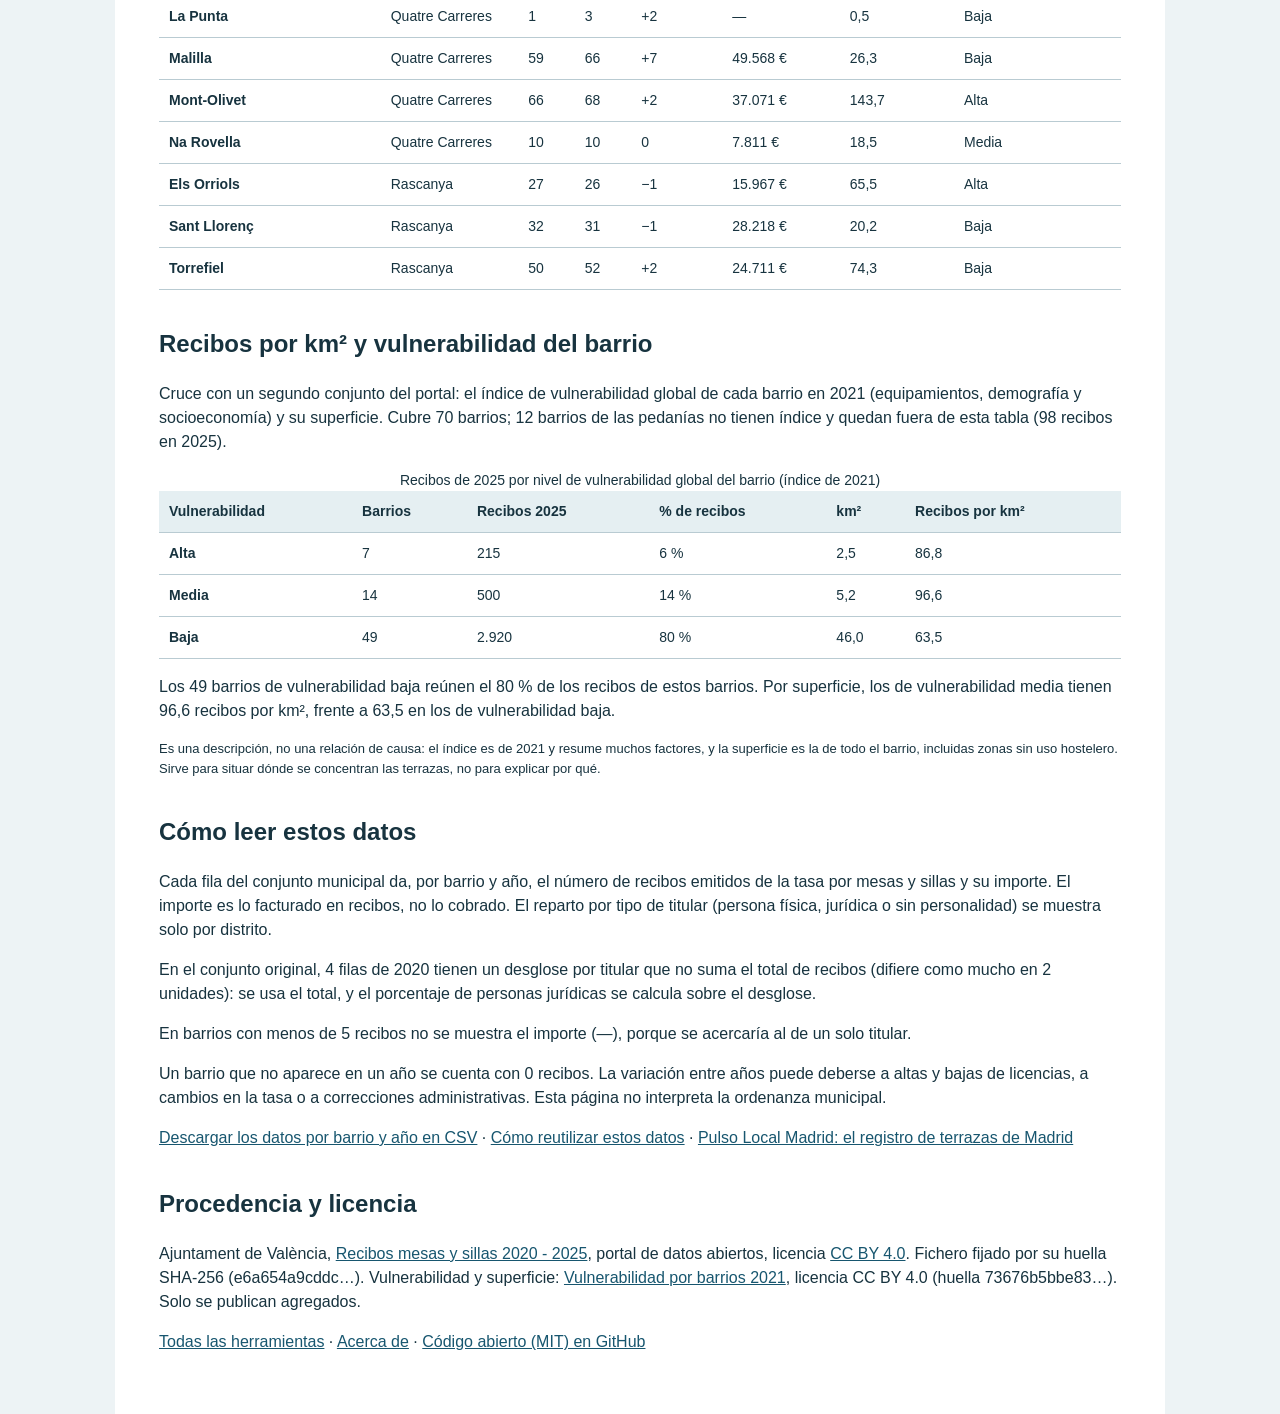
==== commit f2b2b8da: "Guía: cómo reutilizar los datos de Pulso" ====
--- a/pulso-valencia/index.html
+++ b/pulso-valencia/index.html
@@ -20,6 +20,6 @@
 <h2>Cómo leer estos datos</h2>
 <p>Cada fila del conjunto municipal da, por barrio y año, el número de recibos emitidos de la tasa por mesas y sillas y su importe. El importe es lo facturado en recibos, no lo cobrado. El reparto por tipo de titular (persona física, jurídica o sin personalidad) se muestra solo por distrito.</p>
 <p>En el conjunto original, 4 filas de 2020 tienen un desglose por titular que no suma el total de recibos (difiere como mucho en 2 unidades): se usa el total, y el porcentaje de personas jurídicas se calcula sobre el desglose.</p><p>En barrios con menos de 5 recibos no se muestra el importe (—), porque se acercaría al de un solo titular.</p><p>Un barrio que no aparece en un año se cuenta con 0 recibos. La variación entre años puede deberse a altas y bajas de licencias, a cambios en la tasa o a correcciones administrativas. Esta página no interpreta la ordenanza municipal.</p>
-<p><a href="recibos-terrazas-valencia.csv">Descargar los datos por barrio y año en CSV</a> · <a href="https://paniset.github.io/pulso-local-madrid/">Pulso Local Madrid: el registro de terrazas de Madrid</a></p>
+<p><a href="recibos-terrazas-valencia.csv">Descargar los datos por barrio y año en CSV</a> · <a href="reutilizar-datos">Cómo reutilizar estos datos</a> · <a href="https://paniset.github.io/pulso-local-madrid/">Pulso Local Madrid: el registro de terrazas de Madrid</a></p>
 <h2>Procedencia y licencia</h2><p>Ajuntament de València, <a href="https://opendata.vlci.valencia.es/dataset/recibos-mesas-y-sillas-2020-2025">Recibos mesas y sillas 2020 - 2025</a>, portal de datos abiertos, licencia <a href="https://creativecommons.org/licenses/by/4.0/deed.es">CC BY 4.0</a>. Fichero fijado por su huella SHA-256 (e6a654a9cddc…). Vulnerabilidad y superficie: <a href="https://opendata.vlci.valencia.es/dataset/vulnerabilidad-por-barrios">Vulnerabilidad por barrios 2021</a>, licencia CC BY 4.0 (huella 73676b5bbe83…). Solo se publican agregados.</p>
 <footer><p><a href="../">Todas las herramientas</a> · <a href="../acerca">Acerca de</a> · <a href="https://github.com/paniset/pulso-datos-abiertos">Código abierto (MIT) en GitHub</a></p></footer></main></body></html>
--- a/pulso-valencia/style.css
+++ b/pulso-valencia/style.css
@@ -1,2 +1,3 @@
 
 *{box-sizing:border-box}body{font-family:Arial,sans-serif;color:#17333f;margin:0;background:#edf3f5;line-height:1.5}main{max-width:1050px;margin:auto;background:white;padding:44px}h1{font-size:38px;line-height:1.15}h2{margin-top:36px}h3{font-size:17px}h3 span{font-weight:normal}a{color:#17566f;overflow-wrap:anywhere}.lead{font-size:20px}.notice{border-left:5px solid #b47b20;padding:14px;background:#fff5df}table{border-collapse:collapse;width:100%;font-size:14px}th,td{padding:10px;border-bottom:1px solid #b9cbd2;text-align:left}thead{background:#e5eff2}.record{border-top:2px solid #8daab5;padding:12px 0;break-inside:avoid}dl{display:grid;grid-template-columns:110px 1fr;gap:8px}dt{font-weight:bold}dd{margin:0}.small{font-size:13px}.hash{font-size:12px;overflow-wrap:anywhere}.table-wrap{overflow-x:auto}@media(max-width:600px){main{padding:20px}h1{font-size:30px}dl{display:block}dd{margin-bottom:12px}}.bars{display:block;width:100%;max-width:620px;height:auto;margin:16px 0}.bars text{font-family:Arial,sans-serif;font-size:11px;fill:#17333f}.bars .bar-label{text-anchor:end}.bars .bar-value,.bars .avg-label{paint-order:stroke;stroke:#fff;stroke-width:3px;stroke-linejoin:round}.bars .bar{fill:#164c63}.bars .avg-line{stroke:#6b7f88;stroke-width:1;stroke-dasharray:3 3}.bars .avg-label{font-size:10px;fill:#4d6670;text-anchor:middle}.line-chart{display:block;width:100%;max-width:620px;height:auto;margin:16px 0}.line-chart text{font-family:Arial,sans-serif;font-size:10px;fill:#4d6670}.line-chart .axis{text-anchor:end}.line-chart .axis-x{text-anchor:middle}.line-chart .start{text-anchor:start}.line-chart .end{text-anchor:end}.line-chart .grid{stroke:#d6e2e7;stroke-width:1}.line-chart .series{fill:none;stroke:#164c63;stroke-width:2;stroke-linejoin:round}.line-chart .point{fill:#164c63;stroke:#fff;stroke-width:2}@page{size:A4;margin:17mm}@media print{body,main{background:white;margin:0;padding:0}body{font-size:10pt}h1{font-size:26pt}h2,h3{break-after:avoid}thead{display:table-header-group}tr{break-inside:avoid}.table-wrap{overflow:visible}.screen{display:none}a{color:inherit}}
+blockquote{margin:12px 0;padding:10px 14px;border-left:4px solid #164c63;background:#f3f6f7}pre{overflow-x:auto;background:#f3f6f7;border:1px solid #c9d8de;padding:12px;font-size:13px;line-height:1.4}code{font-family:Consolas,monospace}
